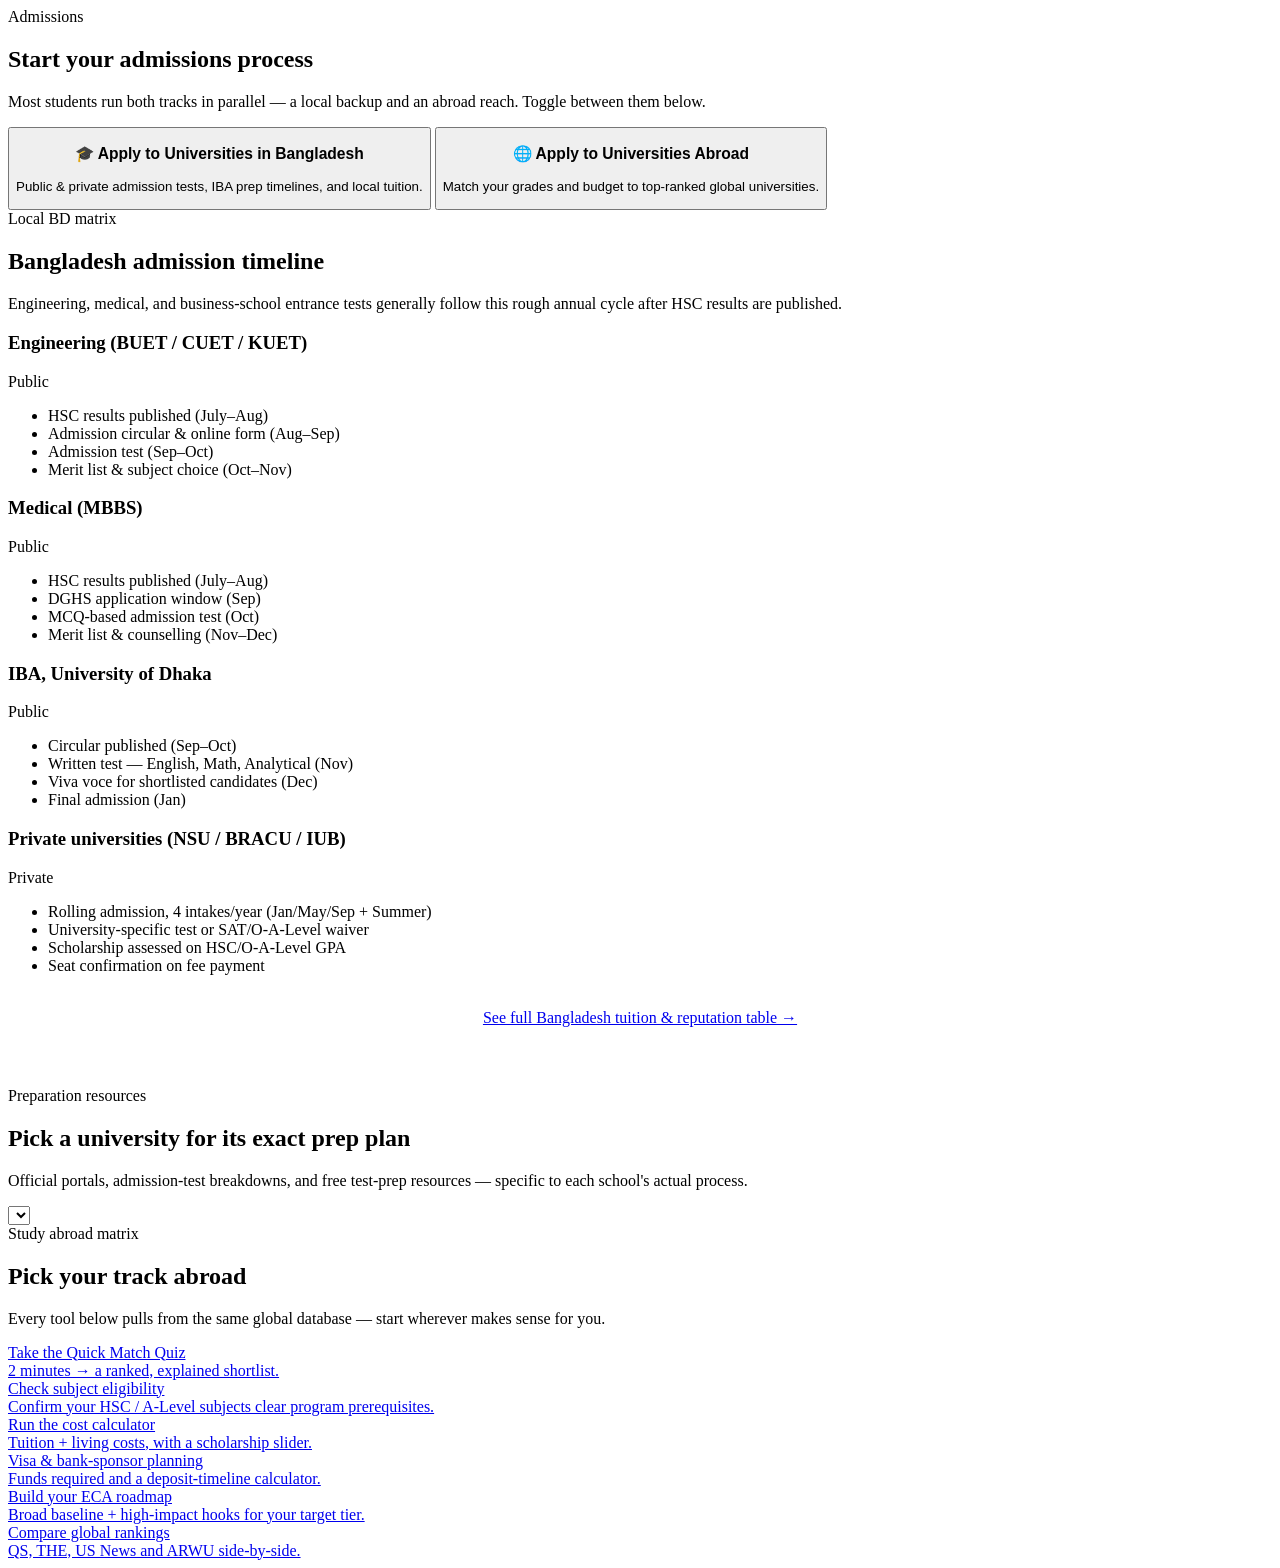
==== admissions.html @ 670eb044 "Add files via upload" ====
<!DOCTYPE html>
<html lang="en">
<head>
<meta charset="UTF-8">
<meta name="viewport" content="width=device-width, initial-scale=1.0">
<title>Start Your Admissions — UniMatch</title>
<meta name="description" content="Choose your path — apply to universities in Bangladesh or abroad — and see the matching timelines, tests, and tools.">
<link rel="stylesheet" href="css/style.css">
</head>
<body>

<div id="site-header" data-active=""></div>

<main>
  <section style="padding-bottom:0;">
    <div class="wrap">
      <div class="section-head center reveal">
        <span class="eyebrow" style="justify-content:center;">Admissions</span>
        <h2>Start your admissions process</h2>
        <p>Most students run both tracks in parallel — a local backup and an abroad reach. Toggle between them below.</p>
      </div>

      <div class="path-grid reveal">
        <button class="path-card bd btn-shine" id="btnBd" style="cursor:pointer;" >
          <h3>🎓 Apply to Universities in Bangladesh</h3>
          <p>Public & private admission tests, IBA prep timelines, and local tuition.</p>
        </button>
        <button class="path-card abroad btn-shine" id="btnAbroad" style="cursor:pointer;">
          <h3>🌐 Apply to Universities Abroad</h3>
          <p>Match your grades and budget to top-ranked global universities.</p>
        </button>
      </div>
    </div>
  </section>

  <section id="bd" class="pipeline-panel">
    <div class="wrap">
      <div class="section-head reveal">
        <span class="eyebrow">Local BD matrix</span>
        <h2>Bangladesh admission timeline</h2>
        <p>Engineering, medical, and business-school entrance tests generally follow this rough annual cycle after HSC results are published.</p>
      </div>
      <div class="visa-grid reveal">
        <div class="visa-card">
          <div class="visa-card-head"><h3>Engineering (BUET / CUET / KUET)</h3><span class="visa-badge">Public</span></div>
          <ul class="visa-steps">
            <li>HSC results published (July–Aug)</li>
            <li>Admission circular & online form (Aug–Sep)</li>
            <li>Admission test (Sep–Oct)</li>
            <li>Merit list & subject choice (Oct–Nov)</li>
          </ul>
        </div>
        <div class="visa-card">
          <div class="visa-card-head"><h3>Medical (MBBS)</h3><span class="visa-badge">Public</span></div>
          <ul class="visa-steps">
            <li>HSC results published (July–Aug)</li>
            <li>DGHS application window (Sep)</li>
            <li>MCQ-based admission test (Oct)</li>
            <li>Merit list & counselling (Nov–Dec)</li>
          </ul>
        </div>
        <div class="visa-card">
          <div class="visa-card-head"><h3>IBA, University of Dhaka</h3><span class="visa-badge">Public</span></div>
          <ul class="visa-steps">
            <li>Circular published (Sep–Oct)</li>
            <li>Written test — English, Math, Analytical (Nov)</li>
            <li>Viva voce for shortlisted candidates (Dec)</li>
            <li>Final admission (Jan)</li>
          </ul>
        </div>
        <div class="visa-card">
          <div class="visa-card-head"><h3>Private universities (NSU / BRACU / IUB)</h3><span class="visa-badge">Private</span></div>
          <ul class="visa-steps">
            <li>Rolling admission, 4 intakes/year (Jan/May/Sep + Summer)</li>
            <li>University-specific test or SAT/O-A-Level waiver</li>
            <li>Scholarship assessed on HSC/O-A-Level GPA</li>
            <li>Seat confirmation on fee payment</li>
          </ul>
        </div>
      </div>
      <div style="text-align:center;margin-top:34px;">
        <a href="rankings.html" class="btn btn-gold">See full Bangladesh tuition &amp; reputation table →</a>
      </div>

      <div class="section-head reveal" style="margin-top:60px;">
        <span class="eyebrow">Preparation resources</span>
        <h2>Pick a university for its exact prep plan</h2>
        <p>Official portals, admission-test breakdowns, and free test-prep resources — specific to each school's actual process.</p>
      </div>
      <div class="field-block">
        <select class="input-line" id="bdUniResourceSelect"></select>
      </div>
      <div class="result-panel" id="bdResourceResult"></div>
    </div>
  </section>

  <section id="abroad" class="pipeline-panel">
    <div class="wrap">
      <div class="section-head reveal">
        <span class="eyebrow">Study abroad matrix</span>
        <h2>Pick your track abroad</h2>
        <p>Every tool below pulls from the same global database — start wherever makes sense for you.</p>
      </div>
      <div class="career-grid reveal" style="grid-template-columns:repeat(3,1fr);">
        <a href="tools.html#quiz" class="career-card">
          <div class="career-name">Take the Quick Match Quiz</div>
          <div class="career-field">2 minutes → a ranked, explained shortlist.</div>
        </a>
        <a href="tools.html#eligibility" class="career-card">
          <div class="career-name">Check subject eligibility</div>
          <div class="career-field">Confirm your HSC / A-Level subjects clear program prerequisites.</div>
        </a>
        <a href="tools.html#cost" class="career-card">
          <div class="career-name">Run the cost calculator</div>
          <div class="career-field">Tuition + living costs, with a scholarship slider.</div>
        </a>
        <a href="visa.html" class="career-card">
          <div class="career-name">Visa &amp; bank-sponsor planning</div>
          <div class="career-field">Funds required and a deposit-timeline calculator.</div>
        </a>
        <a href="tools.html#eca" class="career-card">
          <div class="career-name">Build your ECA roadmap</div>
          <div class="career-field">Broad baseline + high-impact hooks for your target tier.</div>
        </a>
        <a href="rankings.html" class="career-card">
          <div class="career-name">Compare global rankings</div>
          <div class="career-field">QS, THE, US News and ARWU side-by-side.</div>
        </a>
      </div>
    </div>
  </section>
</main>

<div id="site-footer"></div>

<script src="js/data.js"></script>
<script src="js/main.js"></script>
<script src="js/admissions.js"></script>
</body>
</html>
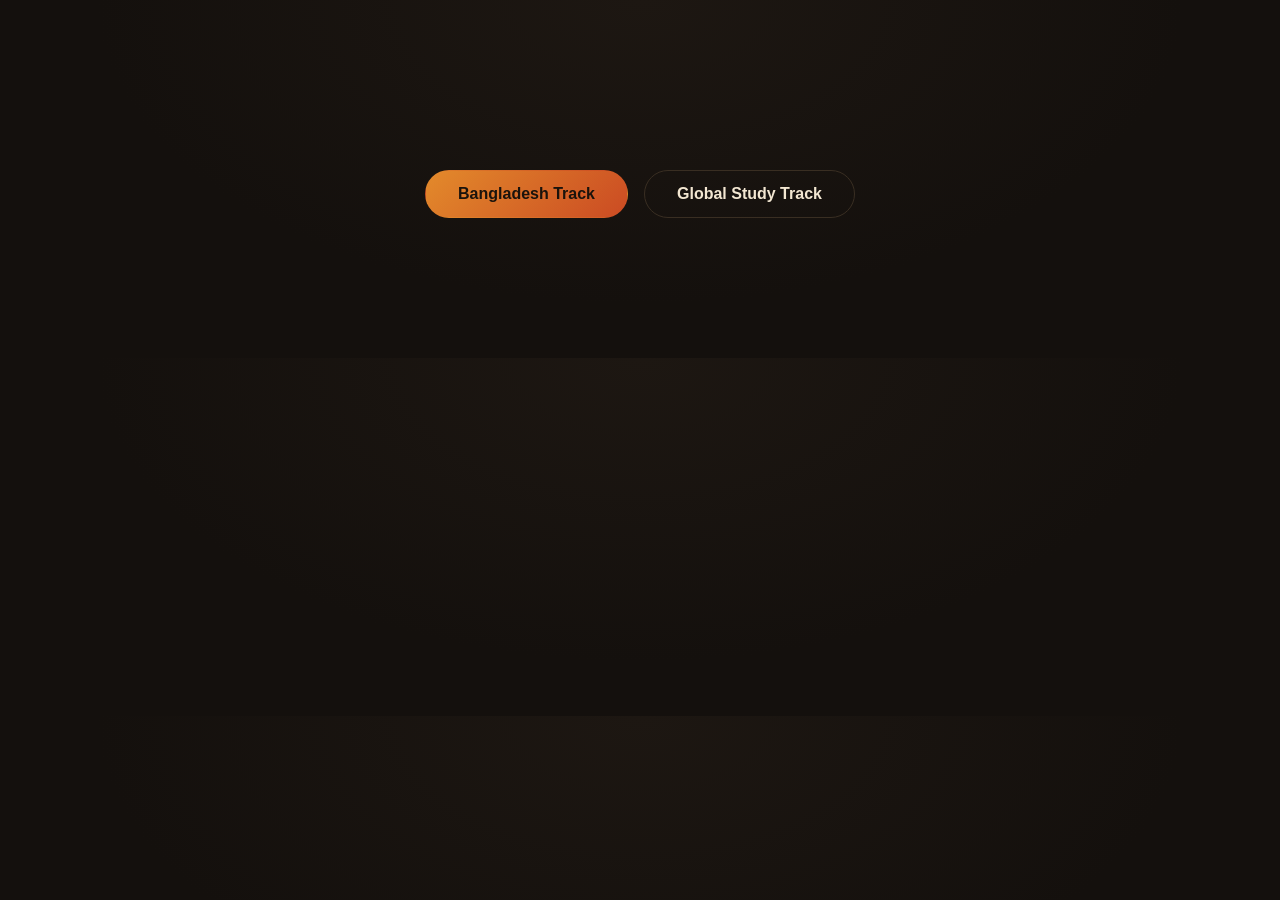
==== commit a362806b: "Rename gemini-code-1784160176464.html to admissions.html" ====
--- a/admissions.html
+++ b/admissions.html
@@ -1,140 +1,51 @@
 <!DOCTYPE html>
 <html lang="en">
 <head>
-<meta charset="UTF-8">
-<meta name="viewport" content="width=device-width, initial-scale=1.0">
-<title>Start Your Admissions — UniMatch</title>
-<meta name="description" content="Choose your path — apply to universities in Bangladesh or abroad — and see the matching timelines, tests, and tools.">
-<link rel="stylesheet" href="css/style.css">
+  <meta charset="UTF-8">
+  <meta name="viewport" content="width=device-width, initial-scale=1.0">
+  <title>Application Portals — UniMatch Pathways</title>
+  <link rel="stylesheet" href="style.css">
+  <script src="js/main.js" defer></script>
+  <script src="js/admissions.js" defer></script>
 </head>
 <body>
 
-<div id="site-header" data-active=""></div>
+  <div id="site-header" data-active=""></div>
 
-<main>
-  <section style="padding-bottom:0;">
-    <div class="wrap">
-      <div class="section-head center reveal">
-        <span class="eyebrow" style="justify-content:center;">Admissions</span>
-        <h2>Start your admissions process</h2>
-        <p>Most students run both tracks in parallel — a local backup and an abroad reach. Toggle between them below.</p>
+  <main class="wrap" style="padding-top: 40px; padding-bottom: 80px; text-align: center;">
+    <div class="reveal" style="max-width: 600px; margin: 0 auto 40px auto;">
+      <span class="eyebrow">Process Orchestration</span>
+      <h2>Select Your Admissions Track</h2>
+      <p style="color: var(--cream-dim); margin-top: 8px;">Choose between applying to local national universities or orchestrating international application requirements.</p>
+    </div>
+
+    <div style="display: flex; gap: 16px; justify-content: center; margin-bottom: 60px;">
+      <button class="btn btn-primary btn-shine" id="btnBd" style="padding: 14px 32px; font-size: 1rem;">Bangladesh Track</button>
+      <button class="btn btn-ghost" id="btnAbroad" style="padding: 14px 32px; font-size: 1rem; border: 1px solid var(--line);">Global Study Track</button>
+    </div>
+
+    <div style="text-align: left; max-width: 800px; margin: 0 auto; display: none;" id="bd">
+      <div class="visa-card" style="padding: 40px; margin-bottom: 30px;">
+        <h3>National Enrollment Pipelines</h3>
+        <p style="color: var(--cream-dim); margin-top: 10px; line-height: 1.6;">Track requirements across local structures including engineering clusters, integrated general unit tests, or individual medical panels.</p>
+        
+        <div style="margin-top: 30px; max-width: 400px;">
+          <label class="field-label">Target Campus Resources</label>
+          <select id="bdUniResourceSelect" class="form-control" style="margin-top: 6px;"></select>
+        </div>
       </div>
+      <div id="bdResourceResult"></div>
+    </div>
 
-      <div class="path-grid reveal">
-        <button class="path-card bd btn-shine" id="btnBd" style="cursor:pointer;" >
-          <h3>🎓 Apply to Universities in Bangladesh</h3>
-          <p>Public & private admission tests, IBA prep timelines, and local tuition.</p>
-        </button>
-        <button class="path-card abroad btn-shine" id="btnAbroad" style="cursor:pointer;">
-          <h3>🌐 Apply to Universities Abroad</h3>
-          <p>Match your grades and budget to top-ranked global universities.</p>
-        </button>
+    <div style="text-align: left; max-width: 800px; margin: 0 auto; display: none;" id="abroad">
+      <div class="visa-card" style="padding: 40px;">
+        <h3>Global Application Frameworks</h3>
+        <p style="color: var(--cream-dim); margin-top: 10px; line-height: 1.6;">Organize document timelines for international criteria pools, ranging from centralized regional match arrays down to direct institutional applications.</p>
       </div>
     </div>
-  </section>
+  </main>
 
-  <section id="bd" class="pipeline-panel">
-    <div class="wrap">
-      <div class="section-head reveal">
-        <span class="eyebrow">Local BD matrix</span>
-        <h2>Bangladesh admission timeline</h2>
-        <p>Engineering, medical, and business-school entrance tests generally follow this rough annual cycle after HSC results are published.</p>
-      </div>
-      <div class="visa-grid reveal">
-        <div class="visa-card">
-          <div class="visa-card-head"><h3>Engineering (BUET / CUET / KUET)</h3><span class="visa-badge">Public</span></div>
-          <ul class="visa-steps">
-            <li>HSC results published (July–Aug)</li>
-            <li>Admission circular & online form (Aug–Sep)</li>
-            <li>Admission test (Sep–Oct)</li>
-            <li>Merit list & subject choice (Oct–Nov)</li>
-          </ul>
-        </div>
-        <div class="visa-card">
-          <div class="visa-card-head"><h3>Medical (MBBS)</h3><span class="visa-badge">Public</span></div>
-          <ul class="visa-steps">
-            <li>HSC results published (July–Aug)</li>
-            <li>DGHS application window (Sep)</li>
-            <li>MCQ-based admission test (Oct)</li>
-            <li>Merit list & counselling (Nov–Dec)</li>
-          </ul>
-        </div>
-        <div class="visa-card">
-          <div class="visa-card-head"><h3>IBA, University of Dhaka</h3><span class="visa-badge">Public</span></div>
-          <ul class="visa-steps">
-            <li>Circular published (Sep–Oct)</li>
-            <li>Written test — English, Math, Analytical (Nov)</li>
-            <li>Viva voce for shortlisted candidates (Dec)</li>
-            <li>Final admission (Jan)</li>
-          </ul>
-        </div>
-        <div class="visa-card">
-          <div class="visa-card-head"><h3>Private universities (NSU / BRACU / IUB)</h3><span class="visa-badge">Private</span></div>
-          <ul class="visa-steps">
-            <li>Rolling admission, 4 intakes/year (Jan/May/Sep + Summer)</li>
-            <li>University-specific test or SAT/O-A-Level waiver</li>
-            <li>Scholarship assessed on HSC/O-A-Level GPA</li>
-            <li>Seat confirmation on fee payment</li>
-          </ul>
-        </div>
-      </div>
-      <div style="text-align:center;margin-top:34px;">
-        <a href="rankings.html" class="btn btn-gold">See full Bangladesh tuition &amp; reputation table →</a>
-      </div>
+  <div id="site-footer"></div>
 
-      <div class="section-head reveal" style="margin-top:60px;">
-        <span class="eyebrow">Preparation resources</span>
-        <h2>Pick a university for its exact prep plan</h2>
-        <p>Official portals, admission-test breakdowns, and free test-prep resources — specific to each school's actual process.</p>
-      </div>
-      <div class="field-block">
-        <select class="input-line" id="bdUniResourceSelect"></select>
-      </div>
-      <div class="result-panel" id="bdResourceResult"></div>
-    </div>
-  </section>
-
-  <section id="abroad" class="pipeline-panel">
-    <div class="wrap">
-      <div class="section-head reveal">
-        <span class="eyebrow">Study abroad matrix</span>
-        <h2>Pick your track abroad</h2>
-        <p>Every tool below pulls from the same global database — start wherever makes sense for you.</p>
-      </div>
-      <div class="career-grid reveal" style="grid-template-columns:repeat(3,1fr);">
-        <a href="tools.html#quiz" class="career-card">
-          <div class="career-name">Take the Quick Match Quiz</div>
-          <div class="career-field">2 minutes → a ranked, explained shortlist.</div>
-        </a>
-        <a href="tools.html#eligibility" class="career-card">
-          <div class="career-name">Check subject eligibility</div>
-          <div class="career-field">Confirm your HSC / A-Level subjects clear program prerequisites.</div>
-        </a>
-        <a href="tools.html#cost" class="career-card">
-          <div class="career-name">Run the cost calculator</div>
-          <div class="career-field">Tuition + living costs, with a scholarship slider.</div>
-        </a>
-        <a href="visa.html" class="career-card">
-          <div class="career-name">Visa &amp; bank-sponsor planning</div>
-          <div class="career-field">Funds required and a deposit-timeline calculator.</div>
-        </a>
-        <a href="tools.html#eca" class="career-card">
-          <div class="career-name">Build your ECA roadmap</div>
-          <div class="career-field">Broad baseline + high-impact hooks for your target tier.</div>
-        </a>
-        <a href="rankings.html" class="career-card">
-          <div class="career-name">Compare global rankings</div>
-          <div class="career-field">QS, THE, US News and ARWU side-by-side.</div>
-        </a>
-      </div>
-    </div>
-  </section>
-</main>
-
-<div id="site-footer"></div>
-
-<script src="js/data.js"></script>
-<script src="js/main.js"></script>
-<script src="js/admissions.js"></script>
 </body>
 </html>
--- a/style.css
+++ b/style.css
@@ -0,0 +1,548 @@
+/* ============================================================
+   UniMatch — design tokens v2
+   Dark stage backdrop, warm swatch palette (cream/tan/orange/
+   terracotta/near-black), floating card motif, mono data accents.
+============================================================ */
+
+@import url('https://fonts.googleapis.com/css2?family=Fraunces:opsz,wght@9..144,400;9..144,500;9..144,600;9..144,700&family=Inter:wght@400;500;600;700;800&family=IBM+Plex+Mono:wght@400;500;600&display=swap');
+
+:root{
+  --bg:         #14100D;
+  --bg-soft:    #1B1611;
+  --panel:      #201A15;
+  --card:       #241D17;
+  --card-hi:    #2B221A;
+  --line:       #392E22;
+  --line-soft:  #2A231B;
+
+  --cream:      #F3E7D2;
+  --cream-dim:  rgba(243,231,210,0.68);
+  --cream-45:   rgba(243,231,210,0.42);
+
+  --tan:        #C99A6B;
+  --orange:     #E38A2B;
+  --orange-deep:#B8651A;
+  --terracotta: #CB4B23;
+  --teal:       #3FA98C;
+  --teal-deep:  #2C8069;
+
+  --font-display: 'Fraunces', serif;
+  --font-body: 'Inter', sans-serif;
+  --font-mono: 'IBM Plex Mono', monospace;
+
+  --radius-s: 10px;
+  --radius-m: 16px;
+  --radius-l: 26px;
+
+  --shadow-card: 0 1px 0 rgba(0,0,0,0.3), 0 20px 40px -20px rgba(0,0,0,0.6);
+  --shadow-lift: 0 20px 50px -18px rgba(0,0,0,0.7);
+}
+
+*,*::before,*::after{ box-sizing:border-box; }
+html{ scroll-behavior:smooth; }
+body{
+  margin:0;
+  font-family:var(--font-body);
+  background:var(--bg);
+  background-image:radial-gradient(ellipse at top, #1D1712 0%, #14100D 60%);
+  color:var(--cream);
+  -webkit-font-smoothing:antialiased;
+}
+img{ max-width:100%; display:block; }
+a{ color:inherit; text-decoration:none; }
+button{ font-family:inherit; cursor:pointer; }
+ul{ margin:0; padding:0; list-style:none; }
+h1,h2,h3,h4{ font-family:var(--font-display); margin:0; line-height:1.08; letter-spacing:-0.01em; color:var(--cream); }
+p{ margin:0; }
+
+.eyebrow{
+  font-family:var(--font-mono);
+  font-size:.72rem;
+  letter-spacing:.14em;
+  text-transform:uppercase;
+  color:var(--orange);
+  display:inline-flex;
+  align-items:center;
+  gap:.5em;
+}
+.eyebrow::before{
+  content:"";
+  width:16px; height:1px;
+  background:var(--orange);
+  display:inline-block;
+}
+
+:focus-visible{
+  outline:2px solid var(--teal);
+  outline-offset:3px;
+  border-radius:4px;
+}
+
+/* ---------- layout shell ---------- */
+.wrap{ max-width:1180px; margin:0 auto; padding:0 28px; }
+main{ display:block; }
+section{ padding:88px 0; }
+@media (max-width:760px){
+  section{ padding:56px 0; }
+  .wrap{ padding:0 20px; }
+}
+
+/* swatch strip — echoes the reference palette */
+.swatch-strip{ display:flex; gap:8px; margin-bottom:22px; }
+.swatch-strip span{ width:22px; height:22px; border-radius:6px; box-shadow:inset 0 0 0 1px rgba(0,0,0,.25); }
+
+/* ---------- header ---------- */
+.site-header{
+  position:sticky; top:0; z-index:50;
+  background:rgba(20,16,13,0.86);
+  backdrop-filter:blur(12px);
+  border-bottom:1px solid var(--line);
+}
+.site-header .wrap{
+  height:74px;
+  display:flex; align-items:center; justify-content:space-between;
+}
+.brand{
+  display:flex; align-items:center; gap:10px;
+  font-family:var(--font-display); font-weight:600; font-size:1.28rem;
+  color:var(--cream);
+}
+.brand-mark{
+  width:34px; height:34px; border-radius:9px;
+  background:linear-gradient(135deg,var(--orange),var(--terracotta));
+  display:flex; align-items:center; justify-content:center;
+  color:#1A130C; font-family:var(--font-display); font-weight:700; font-size:1.05rem;
+}
+.main-nav{ display:flex; align-items:center; gap:34px; }
+.main-nav a{
+  font-size:.94rem; font-weight:500; color:var(--cream-dim);
+  position:relative; padding:6px 0;
+}
+.main-nav a:hover, .main-nav a.active{ color:var(--cream); }
+.main-nav a.active::after{
+  content:""; position:absolute; left:0; right:0; bottom:-2px; height:2px; background:var(--orange);
+}
+.header-actions{ display:flex; align-items:center; gap:14px; }
+.nav-toggle{ display:none; background:none; border:none; padding:6px; color:var(--cream); }
+.nav-toggle svg{ width:24px; height:24px; }
+
+.btn{
+  display:inline-flex; align-items:center; justify-content:center; gap:8px;
+  font-weight:600; font-size:.92rem;
+  padding:12px 22px; border-radius:999px;
+  border:1px solid transparent;
+  transition:transform .18s ease, box-shadow .18s ease, background .18s ease, color .18s ease;
+  white-space:nowrap;
+}
+.btn:hover{ transform:translateY(-1px); }
+.btn-primary{ background:linear-gradient(135deg,var(--orange),var(--terracotta)); color:#1A130C; }
+.btn-primary:hover{ box-shadow:var(--shadow-lift); filter:brightness(1.06); }
+.btn-ghost{ background:transparent; color:var(--cream); border-color:var(--line); }
+.btn-ghost:hover{ border-color:var(--tan); }
+.btn-gold{ background:var(--tan); color:#1A130C; }
+.btn-gold:hover{ filter:brightness(1.08); }
+.btn-teal{ background:var(--teal); color:#0E1E1A; }
+.btn-teal:hover{ background:var(--teal-deep); color:#fff; }
+.btn-sm{ padding:9px 16px; font-size:.82rem; }
+.btn-block{ width:100%; }
+.btn[disabled]{ opacity:.4; cursor:not-allowed; transform:none !important; }
+
+/* ---------- boarding-pass / ticket card motif ---------- */
+.pass{
+  position:relative;
+  background:var(--card);
+  border:1px solid var(--line);
+  border-radius:var(--radius-m);
+  box-shadow:var(--shadow-card);
+  overflow:hidden;
+}
+
+/* ---------- hero ---------- */
+.hero{ padding:64px 0 100px; position:relative; overflow:hidden; }
+.hero-grid{
+  display:grid;
+  grid-template-columns:1.05fr .95fr;
+  gap:64px;
+  align-items:center;
+}
+.hero-eyebrow-row{ display:flex; align-items:center; gap:14px; margin-bottom:26px; flex-wrap:wrap; }
+.hero-badge{
+  font-family:var(--font-mono); font-size:.72rem; letter-spacing:.06em;
+  background:var(--card-hi); border:1px solid var(--line); color:var(--tan);
+  padding:6px 12px; border-radius:999px;
+}
+h1.hero-title{
+  font-size:clamp(2.5rem, 4.6vw, 3.7rem);
+  font-weight:600;
+  margin-bottom:22px;
+}
+h1.hero-title em{ font-style:normal; color:var(--orange); }
+.hero-sub{
+  font-size:1.14rem; color:var(--cream-dim); max-width:520px; margin-bottom:34px; line-height:1.55;
+}
+.hero-cta-row{ display:flex; gap:14px; flex-wrap:wrap; margin-bottom:30px; }
+.hero-trust{ display:flex; gap:26px; flex-wrap:wrap; }
+.hero-trust li{
+  font-size:.86rem; color:var(--cream-dim); display:flex; align-items:center; gap:8px;
+}
+.hero-trust li::before{ content:"✓"; color:var(--teal); font-weight:700; }
+
+.hero-visual{ position:relative; }
+.ticket{
+  background:linear-gradient(160deg,#241C15,#181310);
+  color:var(--cream);
+  border:1px solid var(--line);
+  border-radius:var(--radius-l);
+  padding:30px 30px 26px;
+  box-shadow:var(--shadow-lift);
+  transform:rotate(-1.4deg);
+}
+.ticket-row{ display:flex; justify-content:space-between; align-items:flex-start; margin-bottom:22px; }
+.ticket-label{ font-family:var(--font-mono); font-size:.68rem; letter-spacing:.14em; text-transform:uppercase; color:var(--cream-45); margin-bottom:6px; }
+.ticket-score{
+  width:64px; height:64px; border-radius:50%;
+  background:linear-gradient(135deg,var(--orange),var(--terracotta)); color:#1A130C;
+  display:flex; align-items:center; justify-content:center;
+  font-family:var(--font-mono); font-weight:600; font-size:1.05rem;
+  flex-shrink:0;
+}
+.ticket-uni{ font-family:var(--font-display); font-size:1.5rem; font-weight:600; margin-bottom:2px; }
+.ticket-loc{ font-size:.9rem; color:var(--cream-45); }
+.ticket-divider{ border-top:1px dashed var(--line); margin:18px 0; position:relative; }
+.ticket-divider::before,.ticket-divider::after{
+  content:""; position:absolute; top:-9px; width:18px; height:18px; border-radius:50%; background:var(--bg);
+  border:1px solid var(--line);
+}
+.ticket-divider::before{ left:-30px; }
+.ticket-divider::after{ right:-30px; }
+.ticket-reasons li{
+  display:flex; align-items:center; gap:10px; font-size:.92rem; padding:6px 0; color:var(--cream-dim);
+}
+.ticket-reasons li::before{ content:"✓"; color:var(--orange); font-weight:700; }
+.ticket-tags{ display:flex; gap:8px; margin-top:18px; flex-wrap:wrap; }
+.ticket-tag{
+  font-family:var(--font-mono); font-size:.68rem; letter-spacing:.04em;
+  border:1px solid var(--line); color:var(--cream-dim);
+  padding:5px 10px; border-radius:999px;
+}
+.hero-visual-caption{
+  font-family:var(--font-mono); font-size:.75rem; color:var(--cream-45); text-align:center; margin-top:18px;
+}
+
+/* ---------- section heads ---------- */
+.section-head{ max-width:640px; margin-bottom:46px; }
+.section-head h2{ font-size:clamp(1.9rem,3vw,2.5rem); margin:14px 0 12px; font-weight:600; }
+.section-head p{ color:var(--cream-dim); font-size:1.02rem; line-height:1.55; }
+.section-head.center{ margin-left:auto; margin-right:auto; text-align:center; }
+
+/* ---------- comparison table ---------- */
+.compare-wrap{ overflow-x:auto; }
+table.compare{
+  width:100%; border-collapse:collapse; min-width:560px;
+  background:var(--card); border-radius:var(--radius-m); overflow:hidden;
+  box-shadow:var(--shadow-card);
+}
+table.compare th, table.compare td{ padding:18px 22px; text-align:left; border-bottom:1px solid var(--line); }
+table.compare thead th{
+  font-family:var(--font-mono); font-size:.72rem; letter-spacing:.08em; text-transform:uppercase; color:var(--cream-45);
+  background:var(--panel);
+}
+table.compare th:not(:first-child), table.compare td:not(:first-child){ text-align:center; }
+table.compare tbody tr:last-child td{ border-bottom:none; }
+table.compare td.yes{ color:var(--teal); font-weight:700; }
+table.compare td.no{ color:var(--cream-45); }
+table.compare th.brand-col{ color:var(--orange); font-family:var(--font-body); font-weight:700; }
+
+/* ---------- career grid ---------- */
+.career-grid{ display:grid; grid-template-columns:repeat(4,1fr); gap:16px; }
+@media (max-width:900px){ .career-grid{ grid-template-columns:repeat(2,1fr); } }
+@media (max-width:520px){ .career-grid{ grid-template-columns:1fr; } }
+.career-card{
+  background:var(--card); border:1px solid var(--line); border-radius:var(--radius-m);
+  padding:22px; cursor:pointer; transition:border-color .18s, transform .18s, box-shadow .18s;
+  text-align:left; width:100%;
+}
+.career-card:hover{ border-color:var(--teal); transform:translateY(-3px); box-shadow:var(--shadow-card); }
+.career-card.active{ border-color:var(--orange); background:var(--card-hi); }
+.career-card .career-name{ font-family:var(--font-display); font-size:1.12rem; font-weight:600; margin-bottom:4px; }
+.career-card .career-field{ font-size:.82rem; color:var(--cream-45); }
+
+.career-results{ margin-top:28px; }
+.career-results-head{ display:flex; align-items:baseline; justify-content:space-between; margin-bottom:16px; flex-wrap:wrap; gap:8px;}
+.career-results-head h3{ font-size:1.3rem; }
+.career-results-head p{ color:var(--cream-dim); font-size:.92rem; max-width:520px; }
+
+.match-row{
+  display:grid; grid-template-columns:auto 1fr auto; gap:18px; align-items:center;
+  background:var(--card); border:1px solid var(--line); border-radius:var(--radius-s);
+  padding:16px 20px; margin-bottom:10px;
+}
+.match-rank{ font-family:var(--font-mono); color:var(--cream-45); font-size:.85rem; }
+.match-name{ font-weight:700; font-family:var(--font-display); font-size:1.05rem; }
+.match-loc{ font-size:.82rem; color:var(--cream-45); }
+.match-pct{
+  font-family:var(--font-mono); font-weight:600; color:var(--teal);
+  background:rgba(63,169,140,0.12); padding:6px 12px; border-radius:999px; font-size:.88rem;
+}
+
+/* ---------- footer ---------- */
+.site-footer{ background:#0F0C09; color:var(--cream-dim); padding:64px 0 30px; margin-top:60px; border-top:1px solid var(--line); }
+.footer-grid{ display:grid; grid-template-columns:1.4fr 1fr 1fr 1fr; gap:40px; margin-bottom:48px; }
+@media (max-width:760px){ .footer-grid{ grid-template-columns:1fr 1fr; } }
+.footer-brand{ display:flex; align-items:center; gap:10px; color:var(--cream); font-family:var(--font-display); font-size:1.2rem; font-weight:600; margin-bottom:14px; }
+.footer-desc{ font-size:.9rem; line-height:1.6; max-width:280px; }
+.footer-col h4{ font-family:var(--font-mono); font-size:.72rem; letter-spacing:.1em; text-transform:uppercase; color:var(--cream-45); margin-bottom:16px; font-weight:500;}
+.footer-col li{ margin-bottom:10px; font-size:.92rem; }
+.footer-col a:hover{ color:var(--orange); }
+.footer-bottom{ border-top:1px solid var(--line); padding-top:24px; font-size:.82rem; font-family:var(--font-mono); color:var(--cream-45); display:flex; justify-content:space-between; flex-wrap:wrap; gap:10px; }
+
+/* ---------- tools page ---------- */
+.tool-tabs{ display:flex; gap:10px; flex-wrap:wrap; margin-bottom:42px; }
+.tool-tab{
+  font-size:.88rem; font-weight:600; padding:10px 18px; border-radius:999px;
+  border:1px solid var(--line); background:var(--card); color:var(--cream-dim);
+  transition:all .16s;
+}
+.tool-tab:hover{ border-color:var(--tan); color:var(--cream); }
+.tool-tab.active{ background:linear-gradient(135deg,var(--orange),var(--terracotta)); color:#1A130C; border-color:transparent; }
+
+.tool-panel{ display:none; }
+.tool-panel.active{ display:block; }
+
+.tool-hero{
+  background:linear-gradient(135deg,#241C15,#1B1611);
+  border:1px solid var(--line);
+  border-radius:var(--radius-l);
+  padding:44px;
+  display:grid; grid-template-columns:1fr auto; gap:30px; align-items:center;
+  margin-bottom:34px;
+}
+@media (max-width:700px){ .tool-hero{ grid-template-columns:1fr; padding:30px 24px;} }
+.tool-hero h2{ font-size:clamp(1.6rem,3vw,2.1rem); margin:10px 0 12px; }
+.tool-hero p{ color:var(--cream-dim); max-width:480px; line-height:1.55; }
+.tool-tag{
+  display:inline-flex; align-items:center; gap:8px;
+  font-family:var(--font-mono); font-size:.7rem; letter-spacing:.1em; text-transform:uppercase;
+  padding:6px 12px; border-radius:999px; font-weight:600;
+}
+.tag-gold{ background:rgba(201,154,107,0.16); color:var(--tan); }
+.tag-teal{ background:rgba(63,169,140,0.16); color:var(--teal); }
+
+.panel-grid{ display:grid; grid-template-columns:1fr 1fr; gap:32px; align-items:start; }
+@media (max-width:820px){ .panel-grid{ grid-template-columns:1fr; } }
+
+.field-block{ margin-bottom:24px; }
+.field-label{ font-family:var(--font-mono); font-size:.72rem; letter-spacing:.1em; text-transform:uppercase; color:var(--cream-45); margin-bottom:12px; display:block; }
+.chip-row{ display:flex; gap:10px; flex-wrap:wrap; }
+.chip{
+  padding:11px 18px; border-radius:999px; border:1.5px solid var(--line); background:var(--card);
+  font-size:.9rem; font-weight:600; color:var(--cream-dim); transition:all .15s;
+}
+.chip:hover{ border-color:var(--tan); }
+.chip.selected{ background:var(--teal); border-color:var(--teal); color:#0E1E1A; }
+.chip.selected.gold{ background:var(--orange); border-color:var(--orange); color:#1A130C; }
+
+.input-line{
+  width:100%; padding:15px 18px; border:1.5px solid var(--line); border-radius:var(--radius-s);
+  font-size:1rem; font-family:var(--font-body); background:var(--card); color:var(--cream);
+}
+.input-line::placeholder{ color:var(--cream-45); }
+.input-line:focus{ border-color:var(--teal); outline:none; }
+.search-row{ display:flex; gap:10px; }
+.search-row .input-line{ flex:1; }
+
+.result-panel{
+  background:var(--card); border:1px solid var(--line); border-radius:var(--radius-m);
+  padding:30px; min-height:220px; box-shadow:var(--shadow-card);
+}
+.result-empty{ color:var(--cream-45); font-size:.95rem; text-align:center; padding:40px 10px; line-height:1.6; }
+
+.uni-result-card{
+  border:1px solid var(--line); border-radius:var(--radius-s); padding:16px 18px; margin-bottom:12px;
+  display:flex; justify-content:space-between; align-items:center; gap:14px; background:var(--panel);
+}
+.uni-result-card:last-child{ margin-bottom:0; }
+.uni-result-name{ font-family:var(--font-display); font-weight:600; font-size:1.02rem; }
+.uni-result-meta{ font-size:.8rem; color:var(--cream-45); }
+
+.subject-pill-list{ display:flex; flex-wrap:wrap; gap:10px; margin-top:14px; }
+.subject-pill{
+  font-family:var(--font-mono); font-size:.82rem; background:var(--panel); border:1px solid var(--line);
+  padding:8px 14px; border-radius:999px;
+}
+
+.eca-tier{ margin-bottom:22px; }
+.eca-tier h4{ font-size:1rem; margin-bottom:10px; font-family:var(--font-body); font-weight:700; color:var(--cream); }
+.eca-tier li{ padding:9px 0; border-bottom:1px dashed var(--line); font-size:.92rem; display:flex; gap:10px; color:var(--cream-dim); }
+.eca-tier li::before{ content:"—"; color:var(--cream-45); }
+.eca-tier li:last-child{ border-bottom:none; }
+
+/* cost calculator */
+.slider-row{ margin-top:6px; }
+.slider-row input[type=range]{ width:100%; accent-color:var(--teal); margin:14px 0 6px; }
+.slider-value{ font-family:var(--font-mono); font-weight:600; color:var(--teal); }
+.cost-breakdown-row{ display:flex; justify-content:space-between; padding:11px 0; border-bottom:1px solid var(--line); font-size:.92rem; color:var(--cream-dim); }
+.cost-breakdown-row:last-child{ border-bottom:none; }
+.cost-total{ display:flex; justify-content:space-between; padding-top:18px; margin-top:6px; font-size:1.15rem; font-weight:700; font-family:var(--font-display); color:var(--cream); }
+
+/* mini bar chart (pure CSS, no libs) */
+.bar-chart{ display:flex; flex-direction:column; gap:10px; margin-top:16px; }
+.bar-row{ display:grid; grid-template-columns:120px 1fr auto; gap:12px; align-items:center; font-size:.82rem; }
+.bar-track{ height:10px; border-radius:6px; background:var(--panel); overflow:hidden; }
+.bar-fill{ height:100%; border-radius:6px; background:linear-gradient(90deg,var(--orange),var(--terracotta)); width:0%; transition:width .8s ease; }
+.bar-fill.teal{ background:linear-gradient(90deg,var(--teal-deep),var(--teal)); }
+.bar-label{ color:var(--cream-dim); }
+.bar-value{ font-family:var(--font-mono); color:var(--cream-45); }
+
+/* quiz */
+.quiz-progress{ display:flex; gap:6px; margin-bottom:30px; }
+.quiz-progress span{ height:4px; flex:1; background:var(--line); border-radius:2px; overflow:hidden; }
+.quiz-progress span i{ display:block; height:100%; width:0; background:var(--orange); transition:width .3s; }
+.quiz-step{ display:none; }
+.quiz-step.active{ display:block; }
+.quiz-question{ font-family:var(--font-display); font-size:1.5rem; margin-bottom:20px; }
+.quiz-nav{ display:flex; justify-content:space-between; margin-top:30px; }
+
+/* ---------- rankings page ---------- */
+.rank-tabs{ display:flex; gap:10px; margin-bottom:28px; flex-wrap:wrap; }
+table.rank-table{ width:100%; border-collapse:collapse; background:var(--card); border-radius:var(--radius-m); overflow:hidden; box-shadow:var(--shadow-card); }
+table.rank-table th, table.rank-table td{ padding:16px 20px; text-align:left; border-bottom:1px solid var(--line); }
+table.rank-table thead th{ font-family:var(--font-mono); font-size:.7rem; text-transform:uppercase; letter-spacing:.08em; color:var(--cream-45); background:var(--panel); }
+table.rank-table td.rank-num{ font-family:var(--font-mono); color:var(--orange); font-weight:700; }
+table.rank-table td.tuition{ font-family:var(--font-mono); color:var(--cream-dim); }
+table.rank-table tbody tr:hover{ background:var(--card-hi); }
+table.rank-table tbody tr:last-child td{ border-bottom:none; }
+
+/* ---------- visa page ---------- */
+.visa-grid{ display:grid; grid-template-columns:1fr 1fr; gap:22px; }
+@media (max-width:760px){ .visa-grid{ grid-template-columns:1fr; } }
+.visa-card{ background:var(--card); border:1px solid var(--line); border-radius:var(--radius-m); padding:26px; box-shadow:var(--shadow-card); }
+.visa-card-head{ display:flex; justify-content:space-between; align-items:flex-start; margin-bottom:14px; }
+.visa-card-head h3{ font-size:1.3rem; }
+.visa-badge{ font-family:var(--font-mono); font-size:.68rem; background:var(--panel); border:1px solid var(--line); padding:5px 10px; border-radius:999px; color:var(--tan); }
+.visa-meta{ display:flex; gap:26px; margin-bottom:16px; }
+.visa-meta div{ font-size:.85rem; color:var(--cream-dim); }
+.visa-meta .label{ display:block; color:var(--cream-45); font-family:var(--font-mono); font-size:.68rem; text-transform:uppercase; letter-spacing:.06em; margin-bottom:3px; }
+.visa-steps li{ counter-increment:step; padding:7px 0; font-size:.9rem; display:flex; gap:10px; color:var(--cream-dim); }
+.visa-steps{ counter-reset:step; }
+.visa-steps li::before{ content:counter(step); font-family:var(--font-mono); font-size:.75rem; color:#0E1E1A; background:var(--teal); width:20px; height:20px; border-radius:50%; display:flex; align-items:center; justify-content:center; flex-shrink:0; margin-top:1px;}
+
+/* ---------- admissions page ---------- */
+.path-grid{ display:grid; grid-template-columns:1fr 1fr; gap:24px; }
+@media (max-width:700px){ .path-grid{ grid-template-columns:1fr; } }
+.path-card{
+  padding:38px; border-radius:var(--radius-l); color:#1A130C;
+  display:flex; flex-direction:column; gap:16px; min-height:220px; justify-content:space-between;
+}
+.path-card.bd{ background:linear-gradient(135deg,var(--tan),var(--orange)); }
+.path-card.abroad{ background:linear-gradient(135deg,var(--teal-deep),var(--teal)); color:#08150F; }
+.path-card h3{ font-size:1.6rem; color:inherit; }
+.path-card p{ opacity:.88; line-height:1.5; }
+
+/* new-feature callouts */
+.feature-note{
+  font-family:var(--font-mono); font-size:.78rem; color:var(--cream-45);
+  background:var(--panel); border:1px dashed var(--line); padding:12px 16px; border-radius:var(--radius-s); margin-bottom:24px;
+  line-height:1.6;
+}
+.badge-soon{
+  font-family:var(--font-mono); font-size:.64rem; letter-spacing:.06em; text-transform:uppercase;
+  background:rgba(226,134,43,.16); color:var(--orange); padding:3px 8px; border-radius:6px; margin-left:8px;
+}
+
+/* ---------- blog ---------- */
+.blog-filter-row{ display:flex; gap:10px; flex-wrap:wrap; margin-bottom:36px; }
+.blog-grid{ display:grid; grid-template-columns:repeat(3,1fr); gap:24px; }
+@media (max-width:900px){ .blog-grid{ grid-template-columns:repeat(2,1fr); } }
+@media (max-width:640px){ .blog-grid{ grid-template-columns:1fr; } }
+
+.blog-card{
+  background:var(--card); border:1px solid var(--line); border-radius:var(--radius-m);
+  overflow:hidden; transition:transform .18s, box-shadow .18s, border-color .18s;
+  display:flex; flex-direction:column;
+}
+.blog-card:hover{ transform:translateY(-4px); box-shadow:var(--shadow-lift); border-color:var(--tan); }
+
+.blog-cover{
+  aspect-ratio:4/3; position:relative; overflow:hidden;
+  display:flex; flex-direction:column; justify-content:flex-end; padding:22px;
+  color:#fff;
+}
+.blog-cover::before{
+  content:""; position:absolute; inset:0;
+  background:radial-gradient(circle at 30% 20%, rgba(255,255,255,.14), transparent 55%);
+}
+.blog-cover.theme-orange{ background:linear-gradient(150deg,#5A3315,#2A1608); }
+.blog-cover.theme-teal{ background:linear-gradient(150deg,#134B40,#0B2620); }
+.blog-cover.theme-gold{ background:linear-gradient(150deg,#5C4720,#2B2110); }
+.blog-cover.theme-terracotta{ background:linear-gradient(150deg,#5C2311,#2A1006); }
+
+.blog-cover-category{
+  position:absolute; top:16px; left:16px;
+  font-family:var(--font-mono); font-size:.64rem; letter-spacing:.08em; text-transform:uppercase;
+  background:rgba(20,16,13,0.55); backdrop-filter:blur(4px);
+  padding:5px 10px; border-radius:999px; z-index:2;
+}
+.blog-cover-num{ font-family:var(--font-display); font-size:3.6rem; font-weight:700; line-height:1; z-index:2; color:var(--orange); text-shadow:0 4px 20px rgba(0,0,0,.4); }
+.blog-cover-big{ font-family:var(--font-display); font-size:1.5rem; font-weight:600; line-height:1.15; z-index:2; }
+.blog-cover-highlight{ background:var(--orange); color:#1A130C; padding:1px 8px; border-radius:4px; display:inline; box-decoration-break:clone; -webkit-box-decoration-break:clone; }
+.blog-cover-sub{ font-size:.82rem; opacity:.75; margin-top:6px; z-index:2; font-weight:600; letter-spacing:.02em; }
+.blog-cover-label{ font-family:var(--font-mono); font-size:.72rem; letter-spacing:.06em; opacity:.85; margin-top:6px; z-index:2; }
+
+.blog-card-body{ padding:20px 22px 24px; display:flex; flex-direction:column; gap:10px; flex:1; }
+.blog-card-title{ font-family:var(--font-display); font-size:1.12rem; font-weight:600; line-height:1.3; }
+.blog-card-excerpt{ font-size:.86rem; color:var(--cream-dim); line-height:1.55; flex:1; }
+.blog-card-meta{ display:flex; justify-content:space-between; font-family:var(--font-mono); font-size:.72rem; color:var(--cream-45); margin-top:4px; }
+
+.blog-post-hero{ margin-bottom:40px; }
+.blog-post-cover{ aspect-ratio:16/6; border-radius:var(--radius-l); margin-bottom:28px; }
+.blog-post-meta-row{ display:flex; gap:16px; align-items:center; flex-wrap:wrap; margin-bottom:16px; }
+.blog-post-title{ font-size:clamp(1.8rem,3.4vw,2.6rem); margin-bottom:18px; }
+.blog-post-body{ max-width:720px; }
+.blog-post-body h3{ font-size:1.25rem; margin:34px 0 12px; color:var(--orange); }
+.blog-post-body p{ color:var(--cream-dim); line-height:1.75; font-size:1.02rem; margin-bottom:4px; }
+.blog-related{ margin-top:70px; }
+
+/* ---------- Animated shine button (pure-CSS equivalent, no framework needed) ---------- */
+.btn-shine{
+  position:relative;
+  overflow:hidden;
+  isolation:isolate;
+}
+.btn-shine::before{
+  content:"";
+  position:absolute; inset:0;
+  background:linear-gradient(-75deg, transparent 40%, rgba(255,255,255,0.55) 50%, transparent 60%);
+  background-size:250% 100%;
+  background-position:150% 0;
+  opacity:0;
+  animation:btnShineSweep 2.6s ease-in-out infinite;
+  pointer-events:none;
+  z-index:1;
+}
+.btn-shine.btn-ghost::before{ background:linear-gradient(-75deg, transparent 40%, rgba(227,138,43,0.5) 50%, transparent 60%); }
+.btn-shine > *{ position:relative; z-index:2; }
+@keyframes btnShineSweep{
+  0%{ background-position:150% 0; opacity:0; }
+  12%{ opacity:1; }
+  32%{ background-position:-50% 0; opacity:0; }
+  100%{ background-position:-50% 0; opacity:0; }
+}
+@media (prefers-reduced-motion: reduce){
+  .btn-shine::before{ animation:none; display:none; }
+}
+
+/* misc */
+.divider-note{ font-family:var(--font-mono); font-size:.8rem; color:var(--cream-45); background:var(--panel); border:1px dashed var(--line); padding:12px 16px; border-radius:var(--radius-s); margin-bottom:24px; }
+.mono-num{ font-family:var(--font-mono); }
+.reveal{ opacity:0; transform:translateY(16px); transition:opacity .6s ease, transform .6s ease; }
+.reveal.in{ opacity:1; transform:none; }
+
+@media (max-width:900px){
+  .hero-grid{ grid-template-columns:1fr; }
+  .main-nav{ display:none; }
+  .nav-toggle{ display:inline-flex; }
+}
+@media (prefers-reduced-motion: reduce){
+  *{ animation:none !important; transition:none !important; }
+}
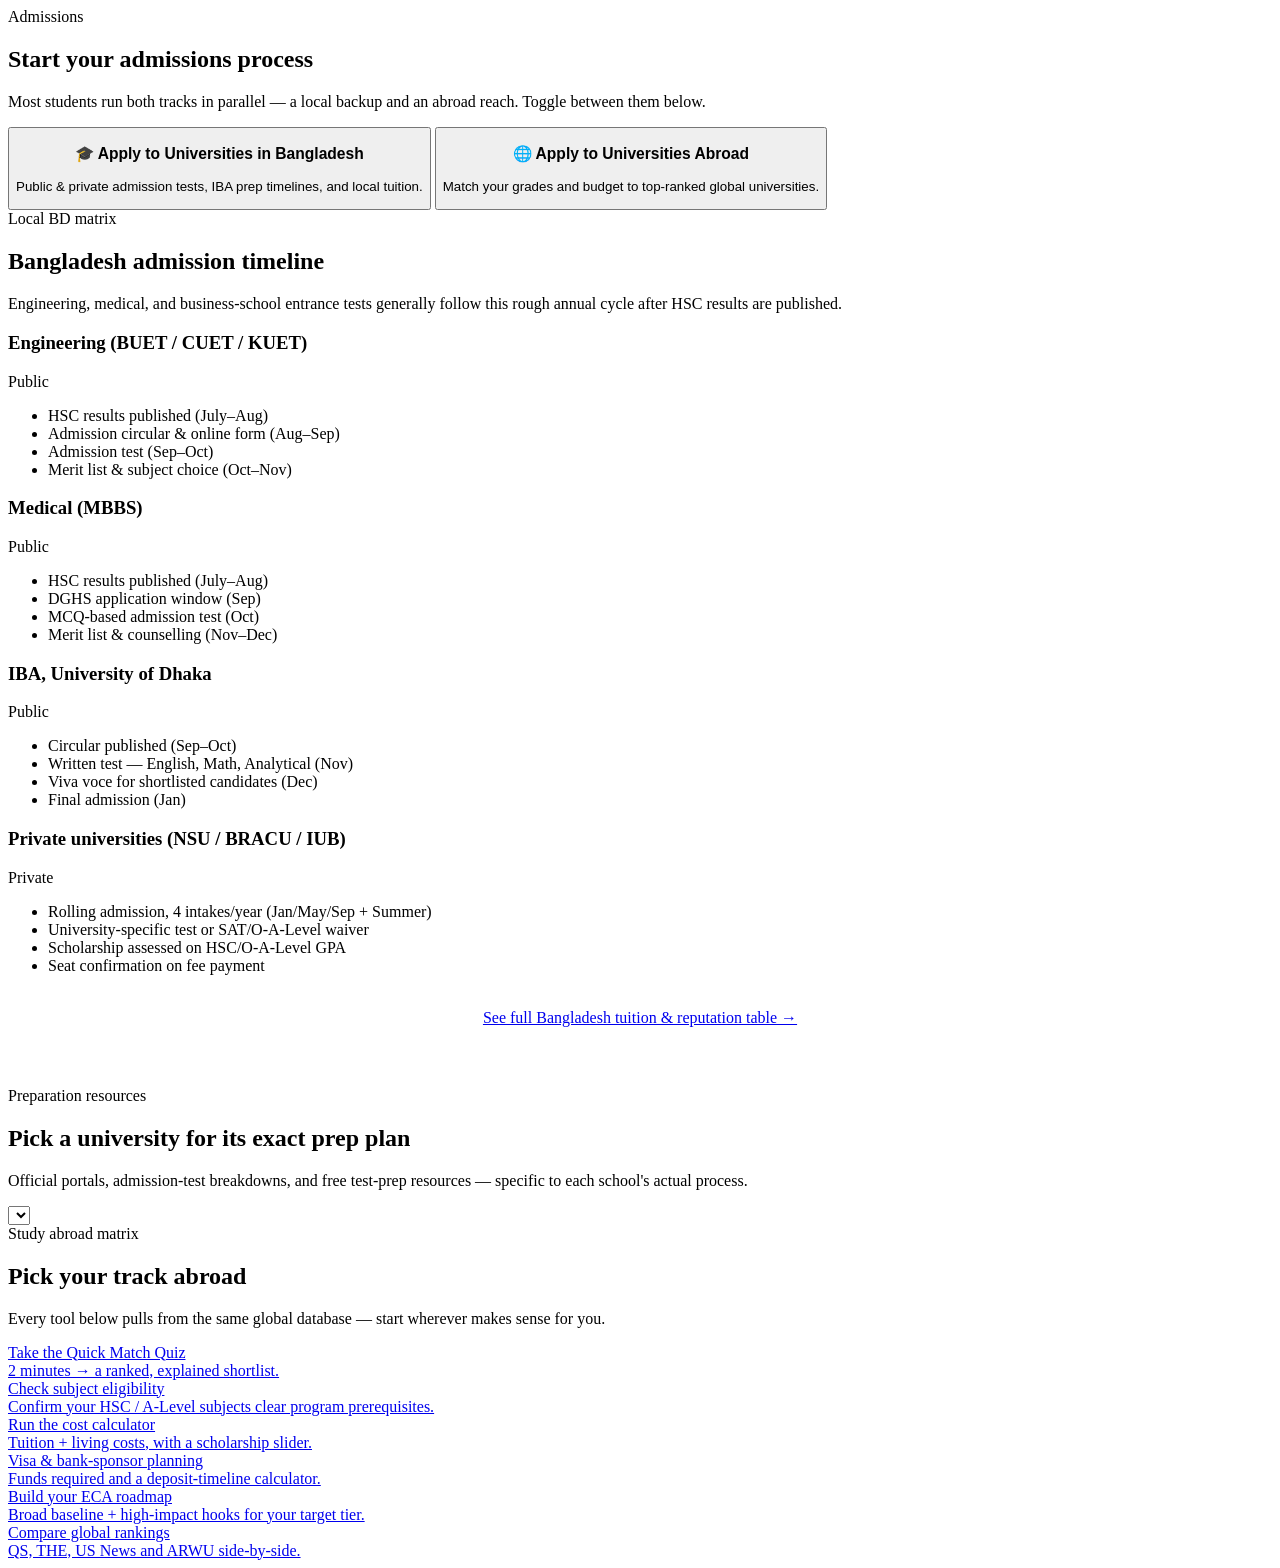
==== commit 57e2c583: "Add files via upload" ====
--- a/admissions.html
+++ b/admissions.html
@@ -1,51 +1,140 @@
 <!DOCTYPE html>
 <html lang="en">
 <head>
-  <meta charset="UTF-8">
-  <meta name="viewport" content="width=device-width, initial-scale=1.0">
-  <title>Application Portals — UniMatch Pathways</title>
-  <link rel="stylesheet" href="style.css">
-  <script src="js/main.js" defer></script>
-  <script src="js/admissions.js" defer></script>
+<meta charset="UTF-8">
+<meta name="viewport" content="width=device-width, initial-scale=1.0">
+<title>Start Your Admissions — UniMatch</title>
+<meta name="description" content="Choose your path — apply to universities in Bangladesh or abroad — and see the matching timelines, tests, and tools.">
+<link rel="stylesheet" href="css/style.css">
 </head>
 <body>
 
-  <div id="site-header" data-active=""></div>
+<div id="site-header" data-active=""></div>
 
-  <main class="wrap" style="padding-top: 40px; padding-bottom: 80px; text-align: center;">
-    <div class="reveal" style="max-width: 600px; margin: 0 auto 40px auto;">
-      <span class="eyebrow">Process Orchestration</span>
-      <h2>Select Your Admissions Track</h2>
-      <p style="color: var(--cream-dim); margin-top: 8px;">Choose between applying to local national universities or orchestrating international application requirements.</p>
+<main>
+  <section style="padding-bottom:0;">
+    <div class="wrap">
+      <div class="section-head center reveal">
+        <span class="eyebrow" style="justify-content:center;">Admissions</span>
+        <h2>Start your admissions process</h2>
+        <p>Most students run both tracks in parallel — a local backup and an abroad reach. Toggle between them below.</p>
+      </div>
+
+      <div class="path-grid reveal">
+        <button class="path-card bd btn-shine" id="btnBd" style="cursor:pointer;" >
+          <h3>🎓 Apply to Universities in Bangladesh</h3>
+          <p>Public & private admission tests, IBA prep timelines, and local tuition.</p>
+        </button>
+        <button class="path-card abroad btn-shine" id="btnAbroad" style="cursor:pointer;">
+          <h3>🌐 Apply to Universities Abroad</h3>
+          <p>Match your grades and budget to top-ranked global universities.</p>
+        </button>
+      </div>
     </div>
+  </section>
 
-    <div style="display: flex; gap: 16px; justify-content: center; margin-bottom: 60px;">
-      <button class="btn btn-primary btn-shine" id="btnBd" style="padding: 14px 32px; font-size: 1rem;">Bangladesh Track</button>
-      <button class="btn btn-ghost" id="btnAbroad" style="padding: 14px 32px; font-size: 1rem; border: 1px solid var(--line);">Global Study Track</button>
-    </div>
-
-    <div style="text-align: left; max-width: 800px; margin: 0 auto; display: none;" id="bd">
-      <div class="visa-card" style="padding: 40px; margin-bottom: 30px;">
-        <h3>National Enrollment Pipelines</h3>
-        <p style="color: var(--cream-dim); margin-top: 10px; line-height: 1.6;">Track requirements across local structures including engineering clusters, integrated general unit tests, or individual medical panels.</p>
-        
-        <div style="margin-top: 30px; max-width: 400px;">
-          <label class="field-label">Target Campus Resources</label>
-          <select id="bdUniResourceSelect" class="form-control" style="margin-top: 6px;"></select>
+  <section id="bd" class="pipeline-panel">
+    <div class="wrap">
+      <div class="section-head reveal">
+        <span class="eyebrow">Local BD matrix</span>
+        <h2>Bangladesh admission timeline</h2>
+        <p>Engineering, medical, and business-school entrance tests generally follow this rough annual cycle after HSC results are published.</p>
+      </div>
+      <div class="visa-grid reveal">
+        <div class="visa-card">
+          <div class="visa-card-head"><h3>Engineering (BUET / CUET / KUET)</h3><span class="visa-badge">Public</span></div>
+          <ul class="visa-steps">
+            <li>HSC results published (July–Aug)</li>
+            <li>Admission circular & online form (Aug–Sep)</li>
+            <li>Admission test (Sep–Oct)</li>
+            <li>Merit list & subject choice (Oct–Nov)</li>
+          </ul>
+        </div>
+        <div class="visa-card">
+          <div class="visa-card-head"><h3>Medical (MBBS)</h3><span class="visa-badge">Public</span></div>
+          <ul class="visa-steps">
+            <li>HSC results published (July–Aug)</li>
+            <li>DGHS application window (Sep)</li>
+            <li>MCQ-based admission test (Oct)</li>
+            <li>Merit list & counselling (Nov–Dec)</li>
+          </ul>
+        </div>
+        <div class="visa-card">
+          <div class="visa-card-head"><h3>IBA, University of Dhaka</h3><span class="visa-badge">Public</span></div>
+          <ul class="visa-steps">
+            <li>Circular published (Sep–Oct)</li>
+            <li>Written test — English, Math, Analytical (Nov)</li>
+            <li>Viva voce for shortlisted candidates (Dec)</li>
+            <li>Final admission (Jan)</li>
+          </ul>
+        </div>
+        <div class="visa-card">
+          <div class="visa-card-head"><h3>Private universities (NSU / BRACU / IUB)</h3><span class="visa-badge">Private</span></div>
+          <ul class="visa-steps">
+            <li>Rolling admission, 4 intakes/year (Jan/May/Sep + Summer)</li>
+            <li>University-specific test or SAT/O-A-Level waiver</li>
+            <li>Scholarship assessed on HSC/O-A-Level GPA</li>
+            <li>Seat confirmation on fee payment</li>
+          </ul>
         </div>
       </div>
-      <div id="bdResourceResult"></div>
+      <div style="text-align:center;margin-top:34px;">
+        <a href="rankings.html" class="btn btn-gold">See full Bangladesh tuition &amp; reputation table →</a>
+      </div>
+
+      <div class="section-head reveal" style="margin-top:60px;">
+        <span class="eyebrow">Preparation resources</span>
+        <h2>Pick a university for its exact prep plan</h2>
+        <p>Official portals, admission-test breakdowns, and free test-prep resources — specific to each school's actual process.</p>
+      </div>
+      <div class="field-block">
+        <select class="input-line" id="bdUniResourceSelect"></select>
+      </div>
+      <div class="result-panel" id="bdResourceResult"></div>
     </div>
+  </section>
 
-    <div style="text-align: left; max-width: 800px; margin: 0 auto; display: none;" id="abroad">
-      <div class="visa-card" style="padding: 40px;">
-        <h3>Global Application Frameworks</h3>
-        <p style="color: var(--cream-dim); margin-top: 10px; line-height: 1.6;">Organize document timelines for international criteria pools, ranging from centralized regional match arrays down to direct institutional applications.</p>
+  <section id="abroad" class="pipeline-panel">
+    <div class="wrap">
+      <div class="section-head reveal">
+        <span class="eyebrow">Study abroad matrix</span>
+        <h2>Pick your track abroad</h2>
+        <p>Every tool below pulls from the same global database — start wherever makes sense for you.</p>
+      </div>
+      <div class="career-grid reveal" style="grid-template-columns:repeat(3,1fr);">
+        <a href="tools.html#quiz" class="career-card">
+          <div class="career-name">Take the Quick Match Quiz</div>
+          <div class="career-field">2 minutes → a ranked, explained shortlist.</div>
+        </a>
+        <a href="tools.html#eligibility" class="career-card">
+          <div class="career-name">Check subject eligibility</div>
+          <div class="career-field">Confirm your HSC / A-Level subjects clear program prerequisites.</div>
+        </a>
+        <a href="tools.html#cost" class="career-card">
+          <div class="career-name">Run the cost calculator</div>
+          <div class="career-field">Tuition + living costs, with a scholarship slider.</div>
+        </a>
+        <a href="visa.html" class="career-card">
+          <div class="career-name">Visa &amp; bank-sponsor planning</div>
+          <div class="career-field">Funds required and a deposit-timeline calculator.</div>
+        </a>
+        <a href="tools.html#eca" class="career-card">
+          <div class="career-name">Build your ECA roadmap</div>
+          <div class="career-field">Broad baseline + high-impact hooks for your target tier.</div>
+        </a>
+        <a href="rankings.html" class="career-card">
+          <div class="career-name">Compare global rankings</div>
+          <div class="career-field">QS, THE, US News and ARWU side-by-side.</div>
+        </a>
       </div>
     </div>
-  </main>
+  </section>
+</main>
 
-  <div id="site-footer"></div>
+<div id="site-footer"></div>
 
+<script src="js/data.js"></script>
+<script src="js/main.js"></script>
+<script src="js/admissions.js"></script>
 </body>
 </html>
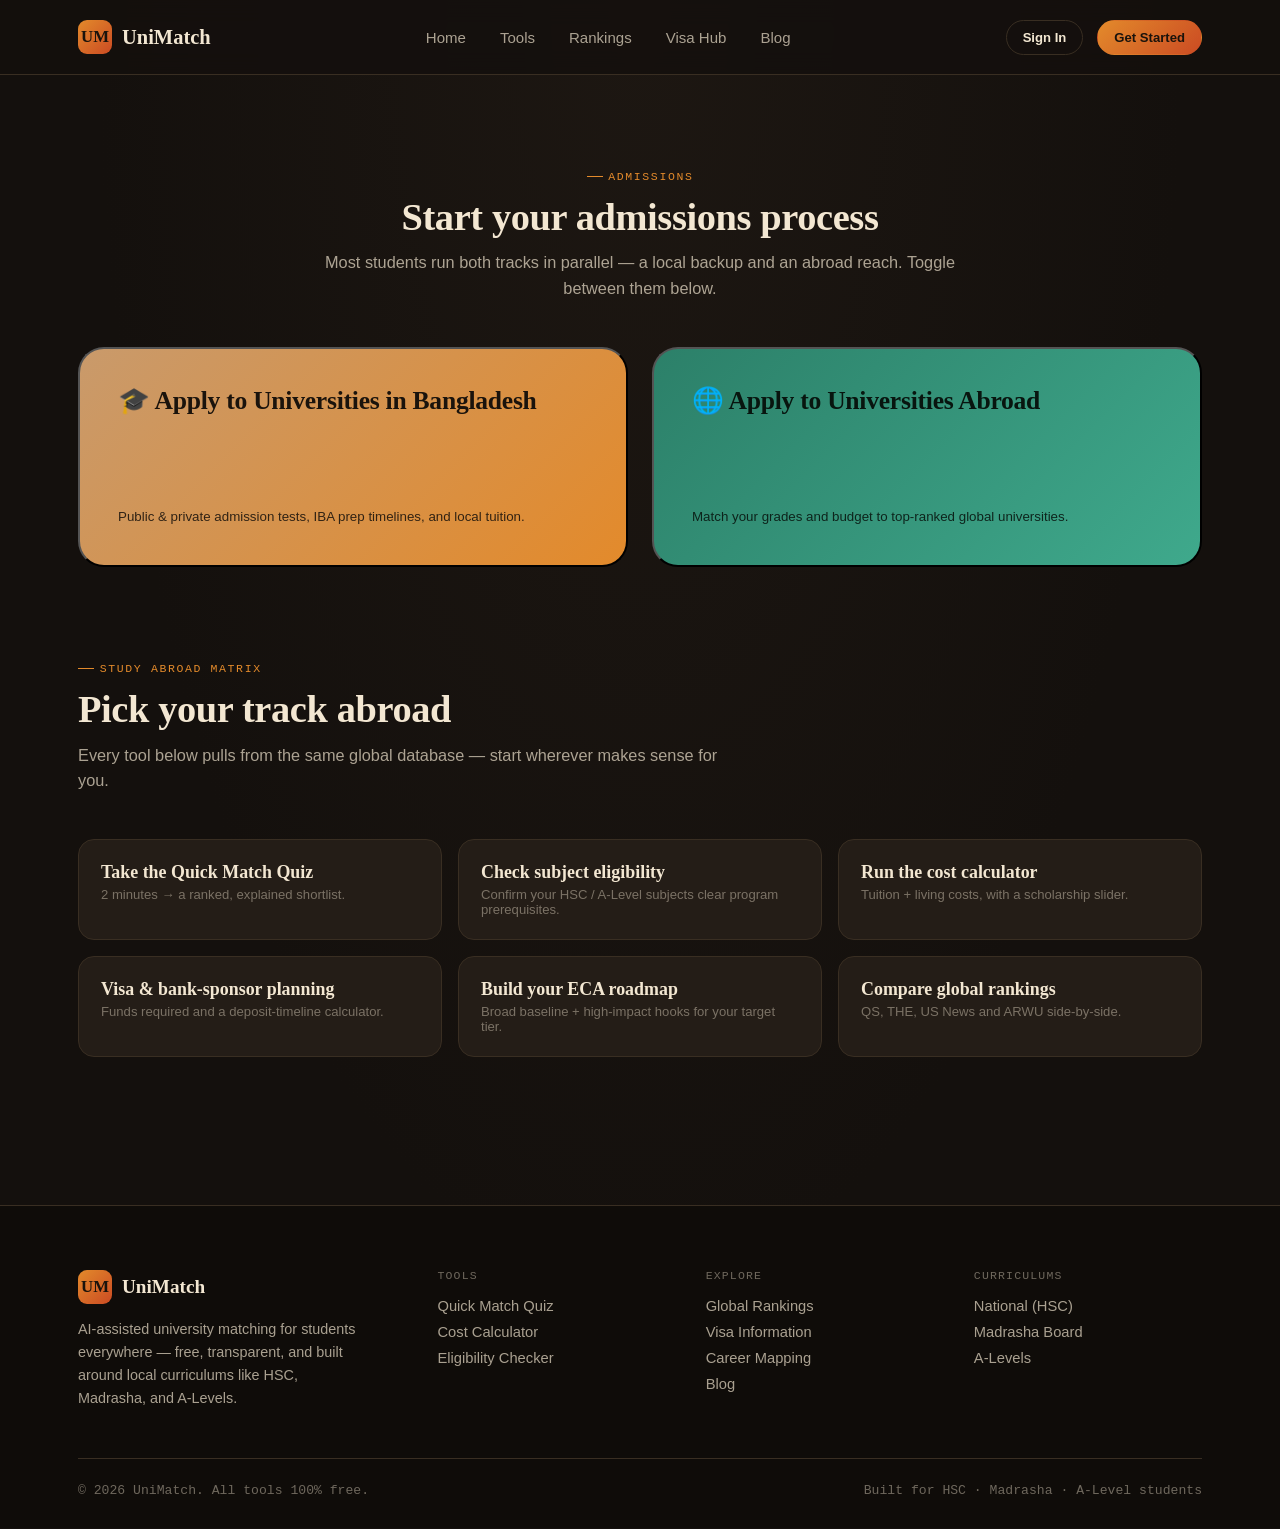
==== commit 29f83064: "Update admissions.html" ====
--- a/admissions.html
+++ b/admissions.html
@@ -5,7 +5,7 @@
 <meta name="viewport" content="width=device-width, initial-scale=1.0">
 <title>Start Your Admissions — UniMatch</title>
 <meta name="description" content="Choose your path — apply to universities in Bangladesh or abroad — and see the matching timelines, tests, and tools.">
-<link rel="stylesheet" href="css/style.css">
+<link rel="stylesheet" href="style.css">
 </head>
 <body>
 
--- a/style.css
+++ b/style.css
@@ -0,0 +1,548 @@
+/* ============================================================
+   UniMatch — design tokens v2
+   Dark stage backdrop, warm swatch palette (cream/tan/orange/
+   terracotta/near-black), floating card motif, mono data accents.
+============================================================ */
+
+@import url('https://fonts.googleapis.com/css2?family=Fraunces:opsz,wght@9..144,400;9..144,500;9..144,600;9..144,700&family=Inter:wght@400;500;600;700;800&family=IBM+Plex+Mono:wght@400;500;600&display=swap');
+
+:root{
+  --bg:         #14100D;
+  --bg-soft:    #1B1611;
+  --panel:      #201A15;
+  --card:       #241D17;
+  --card-hi:    #2B221A;
+  --line:       #392E22;
+  --line-soft:  #2A231B;
+
+  --cream:      #F3E7D2;
+  --cream-dim:  rgba(243,231,210,0.68);
+  --cream-45:   rgba(243,231,210,0.42);
+
+  --tan:        #C99A6B;
+  --orange:     #E38A2B;
+  --orange-deep:#B8651A;
+  --terracotta: #CB4B23;
+  --teal:       #3FA98C;
+  --teal-deep:  #2C8069;
+
+  --font-display: 'Fraunces', serif;
+  --font-body: 'Inter', sans-serif;
+  --font-mono: 'IBM Plex Mono', monospace;
+
+  --radius-s: 10px;
+  --radius-m: 16px;
+  --radius-l: 26px;
+
+  --shadow-card: 0 1px 0 rgba(0,0,0,0.3), 0 20px 40px -20px rgba(0,0,0,0.6);
+  --shadow-lift: 0 20px 50px -18px rgba(0,0,0,0.7);
+}
+
+*,*::before,*::after{ box-sizing:border-box; }
+html{ scroll-behavior:smooth; }
+body{
+  margin:0;
+  font-family:var(--font-body);
+  background:var(--bg);
+  background-image:radial-gradient(ellipse at top, #1D1712 0%, #14100D 60%);
+  color:var(--cream);
+  -webkit-font-smoothing:antialiased;
+}
+img{ max-width:100%; display:block; }
+a{ color:inherit; text-decoration:none; }
+button{ font-family:inherit; cursor:pointer; }
+ul{ margin:0; padding:0; list-style:none; }
+h1,h2,h3,h4{ font-family:var(--font-display); margin:0; line-height:1.08; letter-spacing:-0.01em; color:var(--cream); }
+p{ margin:0; }
+
+.eyebrow{
+  font-family:var(--font-mono);
+  font-size:.72rem;
+  letter-spacing:.14em;
+  text-transform:uppercase;
+  color:var(--orange);
+  display:inline-flex;
+  align-items:center;
+  gap:.5em;
+}
+.eyebrow::before{
+  content:"";
+  width:16px; height:1px;
+  background:var(--orange);
+  display:inline-block;
+}
+
+:focus-visible{
+  outline:2px solid var(--teal);
+  outline-offset:3px;
+  border-radius:4px;
+}
+
+/* ---------- layout shell ---------- */
+.wrap{ max-width:1180px; margin:0 auto; padding:0 28px; }
+main{ display:block; }
+section{ padding:88px 0; }
+@media (max-width:760px){
+  section{ padding:56px 0; }
+  .wrap{ padding:0 20px; }
+}
+
+/* swatch strip — echoes the reference palette */
+.swatch-strip{ display:flex; gap:8px; margin-bottom:22px; }
+.swatch-strip span{ width:22px; height:22px; border-radius:6px; box-shadow:inset 0 0 0 1px rgba(0,0,0,.25); }
+
+/* ---------- header ---------- */
+.site-header{
+  position:sticky; top:0; z-index:50;
+  background:rgba(20,16,13,0.86);
+  backdrop-filter:blur(12px);
+  border-bottom:1px solid var(--line);
+}
+.site-header .wrap{
+  height:74px;
+  display:flex; align-items:center; justify-content:space-between;
+}
+.brand{
+  display:flex; align-items:center; gap:10px;
+  font-family:var(--font-display); font-weight:600; font-size:1.28rem;
+  color:var(--cream);
+}
+.brand-mark{
+  width:34px; height:34px; border-radius:9px;
+  background:linear-gradient(135deg,var(--orange),var(--terracotta));
+  display:flex; align-items:center; justify-content:center;
+  color:#1A130C; font-family:var(--font-display); font-weight:700; font-size:1.05rem;
+}
+.main-nav{ display:flex; align-items:center; gap:34px; }
+.main-nav a{
+  font-size:.94rem; font-weight:500; color:var(--cream-dim);
+  position:relative; padding:6px 0;
+}
+.main-nav a:hover, .main-nav a.active{ color:var(--cream); }
+.main-nav a.active::after{
+  content:""; position:absolute; left:0; right:0; bottom:-2px; height:2px; background:var(--orange);
+}
+.header-actions{ display:flex; align-items:center; gap:14px; }
+.nav-toggle{ display:none; background:none; border:none; padding:6px; color:var(--cream); }
+.nav-toggle svg{ width:24px; height:24px; }
+
+.btn{
+  display:inline-flex; align-items:center; justify-content:center; gap:8px;
+  font-weight:600; font-size:.92rem;
+  padding:12px 22px; border-radius:999px;
+  border:1px solid transparent;
+  transition:transform .18s ease, box-shadow .18s ease, background .18s ease, color .18s ease;
+  white-space:nowrap;
+}
+.btn:hover{ transform:translateY(-1px); }
+.btn-primary{ background:linear-gradient(135deg,var(--orange),var(--terracotta)); color:#1A130C; }
+.btn-primary:hover{ box-shadow:var(--shadow-lift); filter:brightness(1.06); }
+.btn-ghost{ background:transparent; color:var(--cream); border-color:var(--line); }
+.btn-ghost:hover{ border-color:var(--tan); }
+.btn-gold{ background:var(--tan); color:#1A130C; }
+.btn-gold:hover{ filter:brightness(1.08); }
+.btn-teal{ background:var(--teal); color:#0E1E1A; }
+.btn-teal:hover{ background:var(--teal-deep); color:#fff; }
+.btn-sm{ padding:9px 16px; font-size:.82rem; }
+.btn-block{ width:100%; }
+.btn[disabled]{ opacity:.4; cursor:not-allowed; transform:none !important; }
+
+/* ---------- boarding-pass / ticket card motif ---------- */
+.pass{
+  position:relative;
+  background:var(--card);
+  border:1px solid var(--line);
+  border-radius:var(--radius-m);
+  box-shadow:var(--shadow-card);
+  overflow:hidden;
+}
+
+/* ---------- hero ---------- */
+.hero{ padding:64px 0 100px; position:relative; overflow:hidden; }
+.hero-grid{
+  display:grid;
+  grid-template-columns:1.05fr .95fr;
+  gap:64px;
+  align-items:center;
+}
+.hero-eyebrow-row{ display:flex; align-items:center; gap:14px; margin-bottom:26px; flex-wrap:wrap; }
+.hero-badge{
+  font-family:var(--font-mono); font-size:.72rem; letter-spacing:.06em;
+  background:var(--card-hi); border:1px solid var(--line); color:var(--tan);
+  padding:6px 12px; border-radius:999px;
+}
+h1.hero-title{
+  font-size:clamp(2.5rem, 4.6vw, 3.7rem);
+  font-weight:600;
+  margin-bottom:22px;
+}
+h1.hero-title em{ font-style:normal; color:var(--orange); }
+.hero-sub{
+  font-size:1.14rem; color:var(--cream-dim); max-width:520px; margin-bottom:34px; line-height:1.55;
+}
+.hero-cta-row{ display:flex; gap:14px; flex-wrap:wrap; margin-bottom:30px; }
+.hero-trust{ display:flex; gap:26px; flex-wrap:wrap; }
+.hero-trust li{
+  font-size:.86rem; color:var(--cream-dim); display:flex; align-items:center; gap:8px;
+}
+.hero-trust li::before{ content:"✓"; color:var(--teal); font-weight:700; }
+
+.hero-visual{ position:relative; }
+.ticket{
+  background:linear-gradient(160deg,#241C15,#181310);
+  color:var(--cream);
+  border:1px solid var(--line);
+  border-radius:var(--radius-l);
+  padding:30px 30px 26px;
+  box-shadow:var(--shadow-lift);
+  transform:rotate(-1.4deg);
+}
+.ticket-row{ display:flex; justify-content:space-between; align-items:flex-start; margin-bottom:22px; }
+.ticket-label{ font-family:var(--font-mono); font-size:.68rem; letter-spacing:.14em; text-transform:uppercase; color:var(--cream-45); margin-bottom:6px; }
+.ticket-score{
+  width:64px; height:64px; border-radius:50%;
+  background:linear-gradient(135deg,var(--orange),var(--terracotta)); color:#1A130C;
+  display:flex; align-items:center; justify-content:center;
+  font-family:var(--font-mono); font-weight:600; font-size:1.05rem;
+  flex-shrink:0;
+}
+.ticket-uni{ font-family:var(--font-display); font-size:1.5rem; font-weight:600; margin-bottom:2px; }
+.ticket-loc{ font-size:.9rem; color:var(--cream-45); }
+.ticket-divider{ border-top:1px dashed var(--line); margin:18px 0; position:relative; }
+.ticket-divider::before,.ticket-divider::after{
+  content:""; position:absolute; top:-9px; width:18px; height:18px; border-radius:50%; background:var(--bg);
+  border:1px solid var(--line);
+}
+.ticket-divider::before{ left:-30px; }
+.ticket-divider::after{ right:-30px; }
+.ticket-reasons li{
+  display:flex; align-items:center; gap:10px; font-size:.92rem; padding:6px 0; color:var(--cream-dim);
+}
+.ticket-reasons li::before{ content:"✓"; color:var(--orange); font-weight:700; }
+.ticket-tags{ display:flex; gap:8px; margin-top:18px; flex-wrap:wrap; }
+.ticket-tag{
+  font-family:var(--font-mono); font-size:.68rem; letter-spacing:.04em;
+  border:1px solid var(--line); color:var(--cream-dim);
+  padding:5px 10px; border-radius:999px;
+}
+.hero-visual-caption{
+  font-family:var(--font-mono); font-size:.75rem; color:var(--cream-45); text-align:center; margin-top:18px;
+}
+
+/* ---------- section heads ---------- */
+.section-head{ max-width:640px; margin-bottom:46px; }
+.section-head h2{ font-size:clamp(1.9rem,3vw,2.5rem); margin:14px 0 12px; font-weight:600; }
+.section-head p{ color:var(--cream-dim); font-size:1.02rem; line-height:1.55; }
+.section-head.center{ margin-left:auto; margin-right:auto; text-align:center; }
+
+/* ---------- comparison table ---------- */
+.compare-wrap{ overflow-x:auto; }
+table.compare{
+  width:100%; border-collapse:collapse; min-width:560px;
+  background:var(--card); border-radius:var(--radius-m); overflow:hidden;
+  box-shadow:var(--shadow-card);
+}
+table.compare th, table.compare td{ padding:18px 22px; text-align:left; border-bottom:1px solid var(--line); }
+table.compare thead th{
+  font-family:var(--font-mono); font-size:.72rem; letter-spacing:.08em; text-transform:uppercase; color:var(--cream-45);
+  background:var(--panel);
+}
+table.compare th:not(:first-child), table.compare td:not(:first-child){ text-align:center; }
+table.compare tbody tr:last-child td{ border-bottom:none; }
+table.compare td.yes{ color:var(--teal); font-weight:700; }
+table.compare td.no{ color:var(--cream-45); }
+table.compare th.brand-col{ color:var(--orange); font-family:var(--font-body); font-weight:700; }
+
+/* ---------- career grid ---------- */
+.career-grid{ display:grid; grid-template-columns:repeat(4,1fr); gap:16px; }
+@media (max-width:900px){ .career-grid{ grid-template-columns:repeat(2,1fr); } }
+@media (max-width:520px){ .career-grid{ grid-template-columns:1fr; } }
+.career-card{
+  background:var(--card); border:1px solid var(--line); border-radius:var(--radius-m);
+  padding:22px; cursor:pointer; transition:border-color .18s, transform .18s, box-shadow .18s;
+  text-align:left; width:100%;
+}
+.career-card:hover{ border-color:var(--teal); transform:translateY(-3px); box-shadow:var(--shadow-card); }
+.career-card.active{ border-color:var(--orange); background:var(--card-hi); }
+.career-card .career-name{ font-family:var(--font-display); font-size:1.12rem; font-weight:600; margin-bottom:4px; }
+.career-card .career-field{ font-size:.82rem; color:var(--cream-45); }
+
+.career-results{ margin-top:28px; }
+.career-results-head{ display:flex; align-items:baseline; justify-content:space-between; margin-bottom:16px; flex-wrap:wrap; gap:8px;}
+.career-results-head h3{ font-size:1.3rem; }
+.career-results-head p{ color:var(--cream-dim); font-size:.92rem; max-width:520px; }
+
+.match-row{
+  display:grid; grid-template-columns:auto 1fr auto; gap:18px; align-items:center;
+  background:var(--card); border:1px solid var(--line); border-radius:var(--radius-s);
+  padding:16px 20px; margin-bottom:10px;
+}
+.match-rank{ font-family:var(--font-mono); color:var(--cream-45); font-size:.85rem; }
+.match-name{ font-weight:700; font-family:var(--font-display); font-size:1.05rem; }
+.match-loc{ font-size:.82rem; color:var(--cream-45); }
+.match-pct{
+  font-family:var(--font-mono); font-weight:600; color:var(--teal);
+  background:rgba(63,169,140,0.12); padding:6px 12px; border-radius:999px; font-size:.88rem;
+}
+
+/* ---------- footer ---------- */
+.site-footer{ background:#0F0C09; color:var(--cream-dim); padding:64px 0 30px; margin-top:60px; border-top:1px solid var(--line); }
+.footer-grid{ display:grid; grid-template-columns:1.4fr 1fr 1fr 1fr; gap:40px; margin-bottom:48px; }
+@media (max-width:760px){ .footer-grid{ grid-template-columns:1fr 1fr; } }
+.footer-brand{ display:flex; align-items:center; gap:10px; color:var(--cream); font-family:var(--font-display); font-size:1.2rem; font-weight:600; margin-bottom:14px; }
+.footer-desc{ font-size:.9rem; line-height:1.6; max-width:280px; }
+.footer-col h4{ font-family:var(--font-mono); font-size:.72rem; letter-spacing:.1em; text-transform:uppercase; color:var(--cream-45); margin-bottom:16px; font-weight:500;}
+.footer-col li{ margin-bottom:10px; font-size:.92rem; }
+.footer-col a:hover{ color:var(--orange); }
+.footer-bottom{ border-top:1px solid var(--line); padding-top:24px; font-size:.82rem; font-family:var(--font-mono); color:var(--cream-45); display:flex; justify-content:space-between; flex-wrap:wrap; gap:10px; }
+
+/* ---------- tools page ---------- */
+.tool-tabs{ display:flex; gap:10px; flex-wrap:wrap; margin-bottom:42px; }
+.tool-tab{
+  font-size:.88rem; font-weight:600; padding:10px 18px; border-radius:999px;
+  border:1px solid var(--line); background:var(--card); color:var(--cream-dim);
+  transition:all .16s;
+}
+.tool-tab:hover{ border-color:var(--tan); color:var(--cream); }
+.tool-tab.active{ background:linear-gradient(135deg,var(--orange),var(--terracotta)); color:#1A130C; border-color:transparent; }
+
+.tool-panel{ display:none; }
+.tool-panel.active{ display:block; }
+
+.tool-hero{
+  background:linear-gradient(135deg,#241C15,#1B1611);
+  border:1px solid var(--line);
+  border-radius:var(--radius-l);
+  padding:44px;
+  display:grid; grid-template-columns:1fr auto; gap:30px; align-items:center;
+  margin-bottom:34px;
+}
+@media (max-width:700px){ .tool-hero{ grid-template-columns:1fr; padding:30px 24px;} }
+.tool-hero h2{ font-size:clamp(1.6rem,3vw,2.1rem); margin:10px 0 12px; }
+.tool-hero p{ color:var(--cream-dim); max-width:480px; line-height:1.55; }
+.tool-tag{
+  display:inline-flex; align-items:center; gap:8px;
+  font-family:var(--font-mono); font-size:.7rem; letter-spacing:.1em; text-transform:uppercase;
+  padding:6px 12px; border-radius:999px; font-weight:600;
+}
+.tag-gold{ background:rgba(201,154,107,0.16); color:var(--tan); }
+.tag-teal{ background:rgba(63,169,140,0.16); color:var(--teal); }
+
+.panel-grid{ display:grid; grid-template-columns:1fr 1fr; gap:32px; align-items:start; }
+@media (max-width:820px){ .panel-grid{ grid-template-columns:1fr; } }
+
+.field-block{ margin-bottom:24px; }
+.field-label{ font-family:var(--font-mono); font-size:.72rem; letter-spacing:.1em; text-transform:uppercase; color:var(--cream-45); margin-bottom:12px; display:block; }
+.chip-row{ display:flex; gap:10px; flex-wrap:wrap; }
+.chip{
+  padding:11px 18px; border-radius:999px; border:1.5px solid var(--line); background:var(--card);
+  font-size:.9rem; font-weight:600; color:var(--cream-dim); transition:all .15s;
+}
+.chip:hover{ border-color:var(--tan); }
+.chip.selected{ background:var(--teal); border-color:var(--teal); color:#0E1E1A; }
+.chip.selected.gold{ background:var(--orange); border-color:var(--orange); color:#1A130C; }
+
+.input-line{
+  width:100%; padding:15px 18px; border:1.5px solid var(--line); border-radius:var(--radius-s);
+  font-size:1rem; font-family:var(--font-body); background:var(--card); color:var(--cream);
+}
+.input-line::placeholder{ color:var(--cream-45); }
+.input-line:focus{ border-color:var(--teal); outline:none; }
+.search-row{ display:flex; gap:10px; }
+.search-row .input-line{ flex:1; }
+
+.result-panel{
+  background:var(--card); border:1px solid var(--line); border-radius:var(--radius-m);
+  padding:30px; min-height:220px; box-shadow:var(--shadow-card);
+}
+.result-empty{ color:var(--cream-45); font-size:.95rem; text-align:center; padding:40px 10px; line-height:1.6; }
+
+.uni-result-card{
+  border:1px solid var(--line); border-radius:var(--radius-s); padding:16px 18px; margin-bottom:12px;
+  display:flex; justify-content:space-between; align-items:center; gap:14px; background:var(--panel);
+}
+.uni-result-card:last-child{ margin-bottom:0; }
+.uni-result-name{ font-family:var(--font-display); font-weight:600; font-size:1.02rem; }
+.uni-result-meta{ font-size:.8rem; color:var(--cream-45); }
+
+.subject-pill-list{ display:flex; flex-wrap:wrap; gap:10px; margin-top:14px; }
+.subject-pill{
+  font-family:var(--font-mono); font-size:.82rem; background:var(--panel); border:1px solid var(--line);
+  padding:8px 14px; border-radius:999px;
+}
+
+.eca-tier{ margin-bottom:22px; }
+.eca-tier h4{ font-size:1rem; margin-bottom:10px; font-family:var(--font-body); font-weight:700; color:var(--cream); }
+.eca-tier li{ padding:9px 0; border-bottom:1px dashed var(--line); font-size:.92rem; display:flex; gap:10px; color:var(--cream-dim); }
+.eca-tier li::before{ content:"—"; color:var(--cream-45); }
+.eca-tier li:last-child{ border-bottom:none; }
+
+/* cost calculator */
+.slider-row{ margin-top:6px; }
+.slider-row input[type=range]{ width:100%; accent-color:var(--teal); margin:14px 0 6px; }
+.slider-value{ font-family:var(--font-mono); font-weight:600; color:var(--teal); }
+.cost-breakdown-row{ display:flex; justify-content:space-between; padding:11px 0; border-bottom:1px solid var(--line); font-size:.92rem; color:var(--cream-dim); }
+.cost-breakdown-row:last-child{ border-bottom:none; }
+.cost-total{ display:flex; justify-content:space-between; padding-top:18px; margin-top:6px; font-size:1.15rem; font-weight:700; font-family:var(--font-display); color:var(--cream); }
+
+/* mini bar chart (pure CSS, no libs) */
+.bar-chart{ display:flex; flex-direction:column; gap:10px; margin-top:16px; }
+.bar-row{ display:grid; grid-template-columns:120px 1fr auto; gap:12px; align-items:center; font-size:.82rem; }
+.bar-track{ height:10px; border-radius:6px; background:var(--panel); overflow:hidden; }
+.bar-fill{ height:100%; border-radius:6px; background:linear-gradient(90deg,var(--orange),var(--terracotta)); width:0%; transition:width .8s ease; }
+.bar-fill.teal{ background:linear-gradient(90deg,var(--teal-deep),var(--teal)); }
+.bar-label{ color:var(--cream-dim); }
+.bar-value{ font-family:var(--font-mono); color:var(--cream-45); }
+
+/* quiz */
+.quiz-progress{ display:flex; gap:6px; margin-bottom:30px; }
+.quiz-progress span{ height:4px; flex:1; background:var(--line); border-radius:2px; overflow:hidden; }
+.quiz-progress span i{ display:block; height:100%; width:0; background:var(--orange); transition:width .3s; }
+.quiz-step{ display:none; }
+.quiz-step.active{ display:block; }
+.quiz-question{ font-family:var(--font-display); font-size:1.5rem; margin-bottom:20px; }
+.quiz-nav{ display:flex; justify-content:space-between; margin-top:30px; }
+
+/* ---------- rankings page ---------- */
+.rank-tabs{ display:flex; gap:10px; margin-bottom:28px; flex-wrap:wrap; }
+table.rank-table{ width:100%; border-collapse:collapse; background:var(--card); border-radius:var(--radius-m); overflow:hidden; box-shadow:var(--shadow-card); }
+table.rank-table th, table.rank-table td{ padding:16px 20px; text-align:left; border-bottom:1px solid var(--line); }
+table.rank-table thead th{ font-family:var(--font-mono); font-size:.7rem; text-transform:uppercase; letter-spacing:.08em; color:var(--cream-45); background:var(--panel); }
+table.rank-table td.rank-num{ font-family:var(--font-mono); color:var(--orange); font-weight:700; }
+table.rank-table td.tuition{ font-family:var(--font-mono); color:var(--cream-dim); }
+table.rank-table tbody tr:hover{ background:var(--card-hi); }
+table.rank-table tbody tr:last-child td{ border-bottom:none; }
+
+/* ---------- visa page ---------- */
+.visa-grid{ display:grid; grid-template-columns:1fr 1fr; gap:22px; }
+@media (max-width:760px){ .visa-grid{ grid-template-columns:1fr; } }
+.visa-card{ background:var(--card); border:1px solid var(--line); border-radius:var(--radius-m); padding:26px; box-shadow:var(--shadow-card); }
+.visa-card-head{ display:flex; justify-content:space-between; align-items:flex-start; margin-bottom:14px; }
+.visa-card-head h3{ font-size:1.3rem; }
+.visa-badge{ font-family:var(--font-mono); font-size:.68rem; background:var(--panel); border:1px solid var(--line); padding:5px 10px; border-radius:999px; color:var(--tan); }
+.visa-meta{ display:flex; gap:26px; margin-bottom:16px; }
+.visa-meta div{ font-size:.85rem; color:var(--cream-dim); }
+.visa-meta .label{ display:block; color:var(--cream-45); font-family:var(--font-mono); font-size:.68rem; text-transform:uppercase; letter-spacing:.06em; margin-bottom:3px; }
+.visa-steps li{ counter-increment:step; padding:7px 0; font-size:.9rem; display:flex; gap:10px; color:var(--cream-dim); }
+.visa-steps{ counter-reset:step; }
+.visa-steps li::before{ content:counter(step); font-family:var(--font-mono); font-size:.75rem; color:#0E1E1A; background:var(--teal); width:20px; height:20px; border-radius:50%; display:flex; align-items:center; justify-content:center; flex-shrink:0; margin-top:1px;}
+
+/* ---------- admissions page ---------- */
+.path-grid{ display:grid; grid-template-columns:1fr 1fr; gap:24px; }
+@media (max-width:700px){ .path-grid{ grid-template-columns:1fr; } }
+.path-card{
+  padding:38px; border-radius:var(--radius-l); color:#1A130C;
+  display:flex; flex-direction:column; gap:16px; min-height:220px; justify-content:space-between;
+}
+.path-card.bd{ background:linear-gradient(135deg,var(--tan),var(--orange)); }
+.path-card.abroad{ background:linear-gradient(135deg,var(--teal-deep),var(--teal)); color:#08150F; }
+.path-card h3{ font-size:1.6rem; color:inherit; }
+.path-card p{ opacity:.88; line-height:1.5; }
+
+/* new-feature callouts */
+.feature-note{
+  font-family:var(--font-mono); font-size:.78rem; color:var(--cream-45);
+  background:var(--panel); border:1px dashed var(--line); padding:12px 16px; border-radius:var(--radius-s); margin-bottom:24px;
+  line-height:1.6;
+}
+.badge-soon{
+  font-family:var(--font-mono); font-size:.64rem; letter-spacing:.06em; text-transform:uppercase;
+  background:rgba(226,134,43,.16); color:var(--orange); padding:3px 8px; border-radius:6px; margin-left:8px;
+}
+
+/* ---------- blog ---------- */
+.blog-filter-row{ display:flex; gap:10px; flex-wrap:wrap; margin-bottom:36px; }
+.blog-grid{ display:grid; grid-template-columns:repeat(3,1fr); gap:24px; }
+@media (max-width:900px){ .blog-grid{ grid-template-columns:repeat(2,1fr); } }
+@media (max-width:640px){ .blog-grid{ grid-template-columns:1fr; } }
+
+.blog-card{
+  background:var(--card); border:1px solid var(--line); border-radius:var(--radius-m);
+  overflow:hidden; transition:transform .18s, box-shadow .18s, border-color .18s;
+  display:flex; flex-direction:column;
+}
+.blog-card:hover{ transform:translateY(-4px); box-shadow:var(--shadow-lift); border-color:var(--tan); }
+
+.blog-cover{
+  aspect-ratio:4/3; position:relative; overflow:hidden;
+  display:flex; flex-direction:column; justify-content:flex-end; padding:22px;
+  color:#fff;
+}
+.blog-cover::before{
+  content:""; position:absolute; inset:0;
+  background:radial-gradient(circle at 30% 20%, rgba(255,255,255,.14), transparent 55%);
+}
+.blog-cover.theme-orange{ background:linear-gradient(150deg,#5A3315,#2A1608); }
+.blog-cover.theme-teal{ background:linear-gradient(150deg,#134B40,#0B2620); }
+.blog-cover.theme-gold{ background:linear-gradient(150deg,#5C4720,#2B2110); }
+.blog-cover.theme-terracotta{ background:linear-gradient(150deg,#5C2311,#2A1006); }
+
+.blog-cover-category{
+  position:absolute; top:16px; left:16px;
+  font-family:var(--font-mono); font-size:.64rem; letter-spacing:.08em; text-transform:uppercase;
+  background:rgba(20,16,13,0.55); backdrop-filter:blur(4px);
+  padding:5px 10px; border-radius:999px; z-index:2;
+}
+.blog-cover-num{ font-family:var(--font-display); font-size:3.6rem; font-weight:700; line-height:1; z-index:2; color:var(--orange); text-shadow:0 4px 20px rgba(0,0,0,.4); }
+.blog-cover-big{ font-family:var(--font-display); font-size:1.5rem; font-weight:600; line-height:1.15; z-index:2; }
+.blog-cover-highlight{ background:var(--orange); color:#1A130C; padding:1px 8px; border-radius:4px; display:inline; box-decoration-break:clone; -webkit-box-decoration-break:clone; }
+.blog-cover-sub{ font-size:.82rem; opacity:.75; margin-top:6px; z-index:2; font-weight:600; letter-spacing:.02em; }
+.blog-cover-label{ font-family:var(--font-mono); font-size:.72rem; letter-spacing:.06em; opacity:.85; margin-top:6px; z-index:2; }
+
+.blog-card-body{ padding:20px 22px 24px; display:flex; flex-direction:column; gap:10px; flex:1; }
+.blog-card-title{ font-family:var(--font-display); font-size:1.12rem; font-weight:600; line-height:1.3; }
+.blog-card-excerpt{ font-size:.86rem; color:var(--cream-dim); line-height:1.55; flex:1; }
+.blog-card-meta{ display:flex; justify-content:space-between; font-family:var(--font-mono); font-size:.72rem; color:var(--cream-45); margin-top:4px; }
+
+.blog-post-hero{ margin-bottom:40px; }
+.blog-post-cover{ aspect-ratio:16/6; border-radius:var(--radius-l); margin-bottom:28px; }
+.blog-post-meta-row{ display:flex; gap:16px; align-items:center; flex-wrap:wrap; margin-bottom:16px; }
+.blog-post-title{ font-size:clamp(1.8rem,3.4vw,2.6rem); margin-bottom:18px; }
+.blog-post-body{ max-width:720px; }
+.blog-post-body h3{ font-size:1.25rem; margin:34px 0 12px; color:var(--orange); }
+.blog-post-body p{ color:var(--cream-dim); line-height:1.75; font-size:1.02rem; margin-bottom:4px; }
+.blog-related{ margin-top:70px; }
+
+/* ---------- Animated shine button (pure-CSS equivalent, no framework needed) ---------- */
+.btn-shine{
+  position:relative;
+  overflow:hidden;
+  isolation:isolate;
+}
+.btn-shine::before{
+  content:"";
+  position:absolute; inset:0;
+  background:linear-gradient(-75deg, transparent 40%, rgba(255,255,255,0.55) 50%, transparent 60%);
+  background-size:250% 100%;
+  background-position:150% 0;
+  opacity:0;
+  animation:btnShineSweep 2.6s ease-in-out infinite;
+  pointer-events:none;
+  z-index:1;
+}
+.btn-shine.btn-ghost::before{ background:linear-gradient(-75deg, transparent 40%, rgba(227,138,43,0.5) 50%, transparent 60%); }
+.btn-shine > *{ position:relative; z-index:2; }
+@keyframes btnShineSweep{
+  0%{ background-position:150% 0; opacity:0; }
+  12%{ opacity:1; }
+  32%{ background-position:-50% 0; opacity:0; }
+  100%{ background-position:-50% 0; opacity:0; }
+}
+@media (prefers-reduced-motion: reduce){
+  .btn-shine::before{ animation:none; display:none; }
+}
+
+/* misc */
+.divider-note{ font-family:var(--font-mono); font-size:.8rem; color:var(--cream-45); background:var(--panel); border:1px dashed var(--line); padding:12px 16px; border-radius:var(--radius-s); margin-bottom:24px; }
+.mono-num{ font-family:var(--font-mono); }
+.reveal{ opacity:0; transform:translateY(16px); transition:opacity .6s ease, transform .6s ease; }
+.reveal.in{ opacity:1; transform:none; }
+
+@media (max-width:900px){
+  .hero-grid{ grid-template-columns:1fr; }
+  .main-nav{ display:none; }
+  .nav-toggle{ display:inline-flex; }
+}
+@media (prefers-reduced-motion: reduce){
+  *{ animation:none !important; transition:none !important; }
+}
